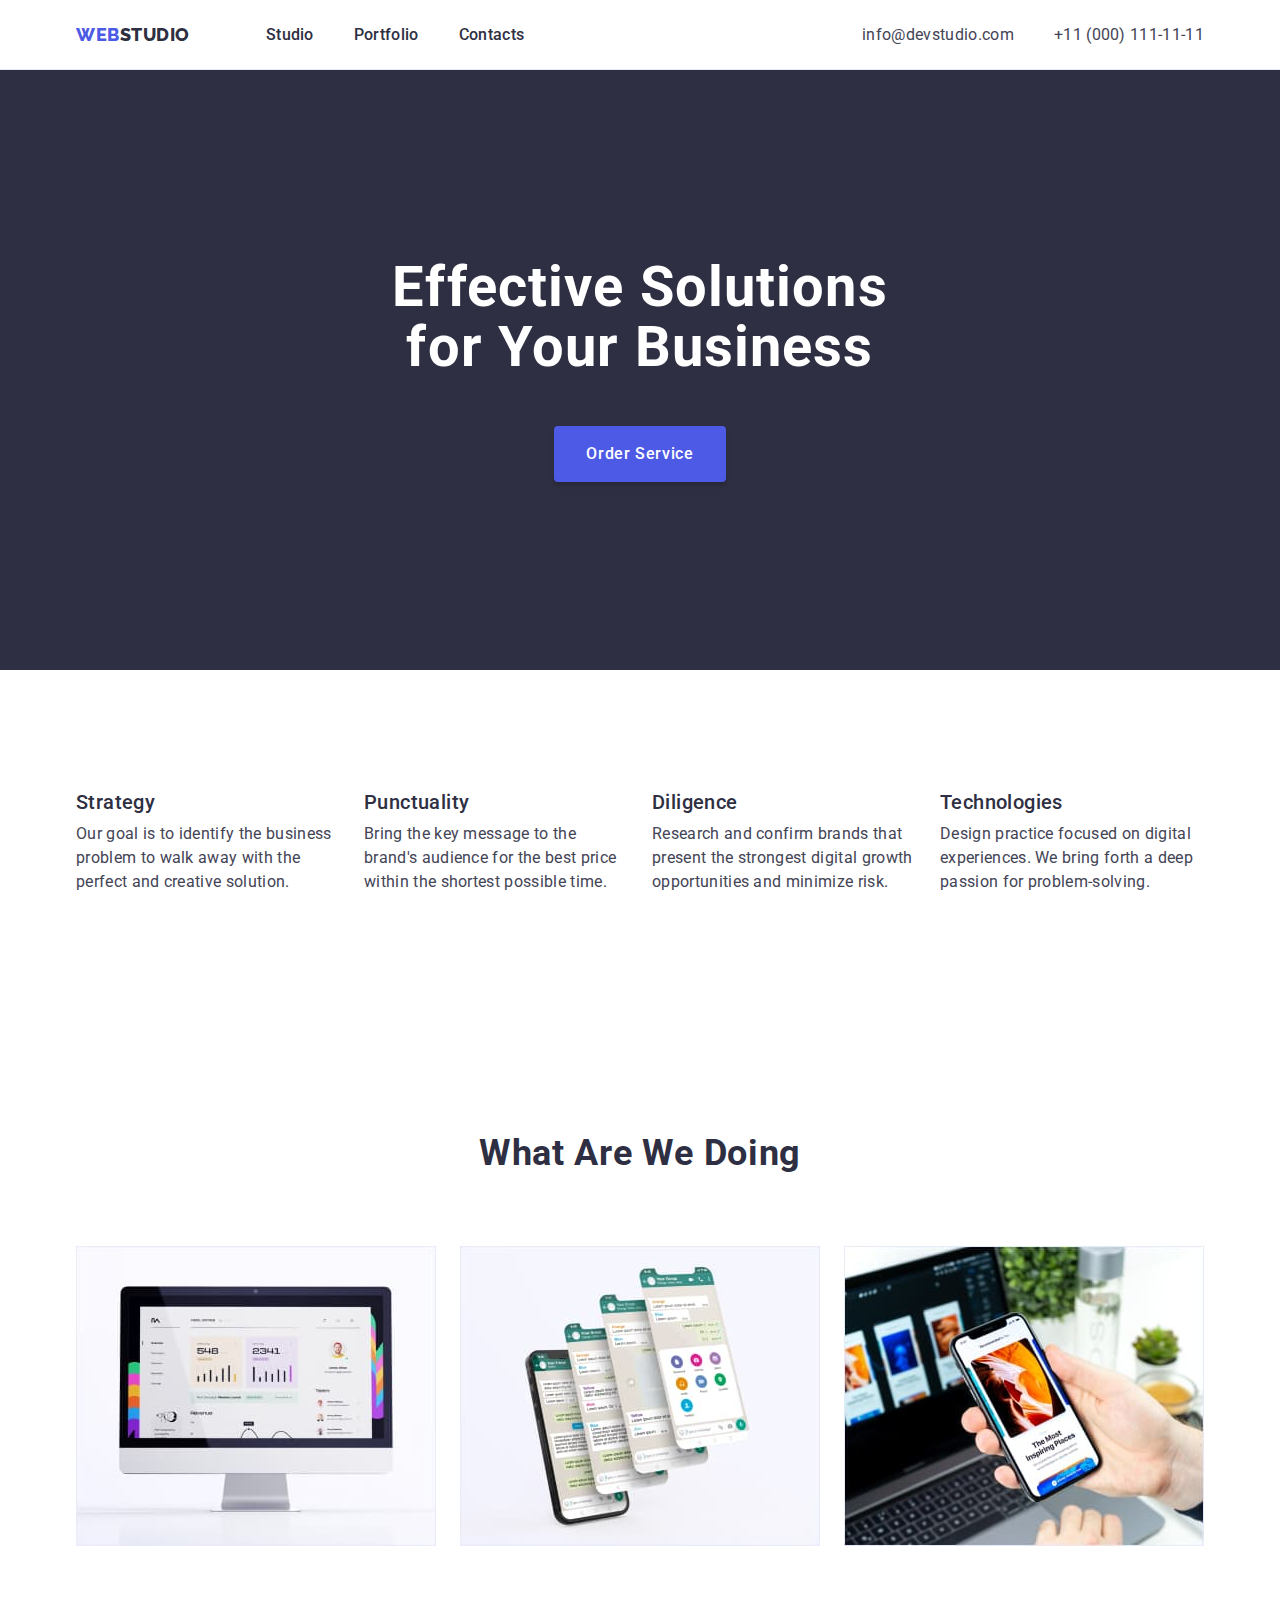
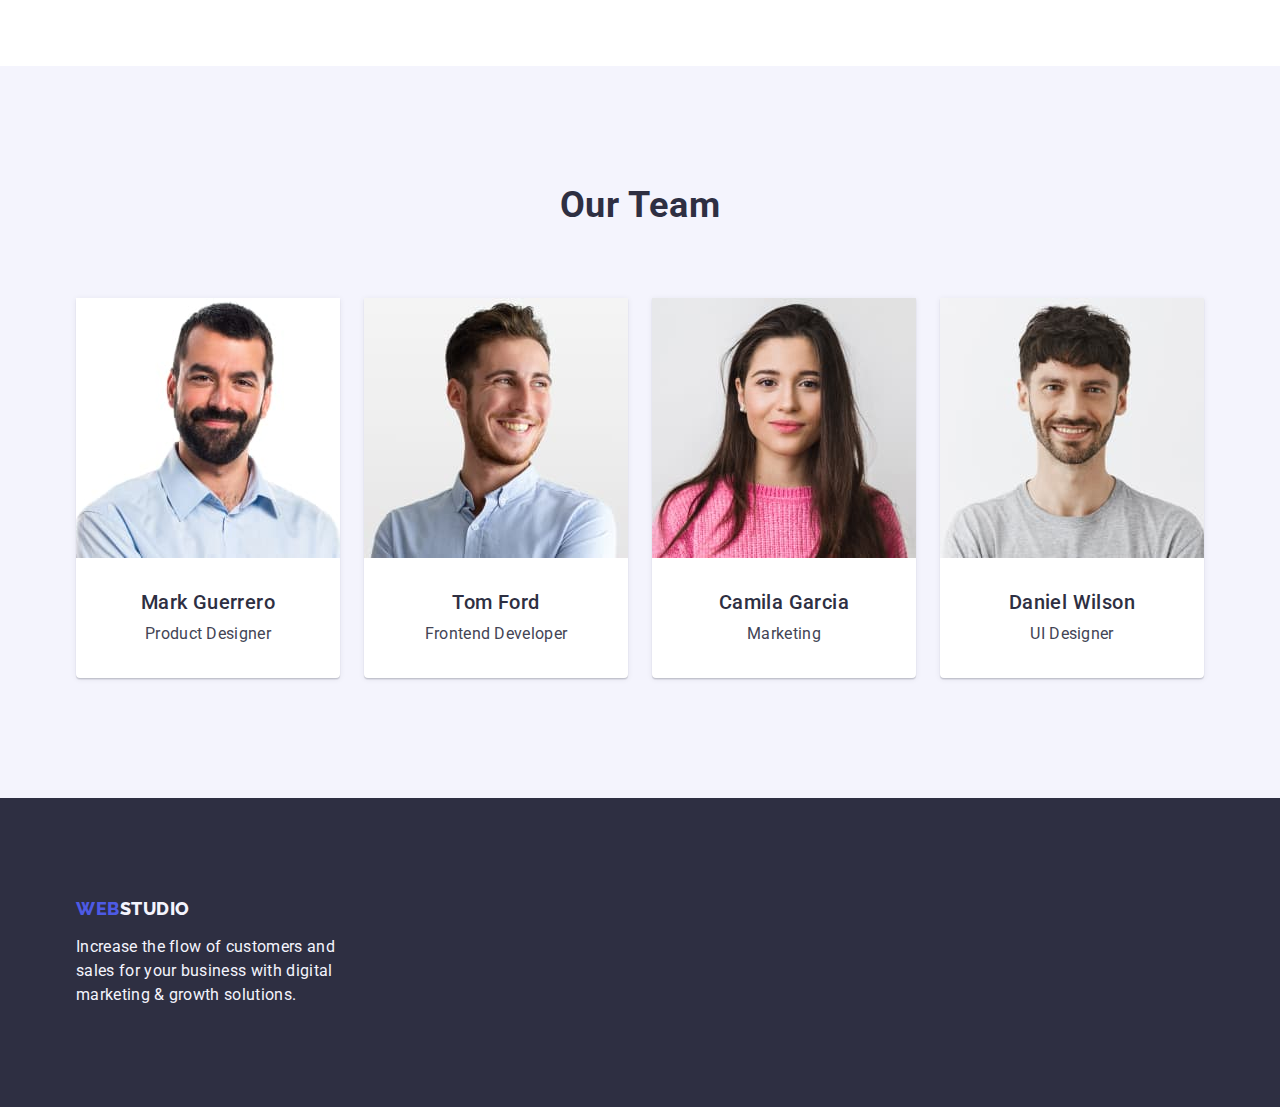
==== index.html @ ddcda7a1 "Initial commit" ====
<!DOCTYPE html>
<html lang="en">
  <head>
    <meta charset="UTF-8" />
    <meta name="viewport" content="width=device-width, initial-scale=1.0" />
    <title>WEBSTUDIO</title>
    <link rel="preconnect" href="https://fonts.googleapis.com" />
    <link rel="preconnect" href="https://fonts.gstatic.com" crossorigin />
    <link
      href="https://fonts.googleapis.com/css2?family=Raleway:wght@800&family=Roboto:wght@400;500;700;900&display=swap"
      rel="stylesheet"
    />
    <link
      rel="stylesheet"
      href="https://cdn.jsdelivr.net/npm/modern-normalize@2.0.0/modern-normalize.min.css"
    />
    <link rel="stylesheet" href="./css/styles.css" />
  </head>
  <body>
    <header class="page-header">
      <div class="container page-header-container">
        <nav class="page-header-nav">
          <a href="./index.html" class="page-logo page-header-logo link"
            >Web<span class="page-logo-colored">Studio</span></a
          >
          <ul class="page-header-list list">
            <li class="page-header-item">
              <a href="./index.html" class="page-header-link link">Studio</a>
            </li>
            <li class="page-header-item">
              <a href="./portfolio.html" class="page-header-link link"
                >Portfolio</a
              >
            </li>
            <li class="page-header-item">
              <a href="" class="page-header-link link">Contacts</a>
            </li>
          </ul>
        </nav>

        <address class="page-header-contacts">
          <ul class="page-header-contacts-list list">
            <li class="page-header-contact-item">
              <a
                href="mailto:info@devstudio.com"
                class="page-header-contact link"
                >info@devstudio.com</a
              >
            </li>
            <li class="page-header-contact-item">
              <a href="tel:+110001111111" class="page-header-contact link"
                >+11 (000) 111-11-11</a
              >
            </li>
          </ul>
        </address>
      </div>
    </header>

    <main>
      <!-- HERO -->
      <section class="hero section">
        <div class="container">
          <h1 class="main-title">Effective Solutions for Your Business</h1>
          <button class="hero-btn" type="button">Order Service</button>
        </div>
      </section>

      <!-- BENEFITS -->
      <section class="benefits section">
        <div class="container">
          <h2 class="visually-hidden">Our Benefits</h2>
          <ul class="benefits-list list">
            <li class="benefits-item">
              <h3 class="benefits-title">Strategy</h3>
              <p class="benefits-text">
                Our goal is to identify the business problem to walk away with
                the perfect and creative solution.
              </p>
            </li>
            <li class="benefits-item">
              <h3 class="benefits-title">Punctuality</h3>
              <p class="benefits-text">
                Bring the key message to the brand's audience for the best price
                within the shortest possible time.
              </p>
            </li>
            <li class="benefits-item">
              <h3 class="benefits-title">Diligence</h3>
              <p class="benefits-text">
                Research and confirm brands that present the strongest digital
                growth opportunities and minimize risk.
              </p>
            </li>
            <li class="benefits-item">
              <h3 class="benefits-title">Technologies</h3>
              <p class="benefits-text">
                Design practice focused on digital experiences. We bring forth a
                deep passion for problem-solving.
              </p>
            </li>
          </ul>
        </div>
      </section>

      <!--WHAT WE ARE DOING -->
      <section class="products section">
        <div class="container">
          <h2 class="products-title section-title">What are we doing</h2>
          <ul class="products-list list">
            <li class="products-item">
              <img
                class="products-img"
                src="./images/what-are-we-doing/img-1.jpg"
                alt="Desktop webpages"
                width="360"
                height="300"
              />
            </li>
            <li class="products-item">
              <img
                class="products-img"
                src="./images/what-are-we-doing/img-2.jpg"
                alt="Mobile applications"
                width="360"
                height="300"
              />
            </li>
            <li class="products-item">
              <img
                class="products-img"
                src="./images/what-are-we-doing/img-3.jpg"
                alt="Mobile webpages"
                width="360"
                height="300"
              />
            </li>
          </ul>
        </div>
      </section>

      <!-- OUR TEAM -->
      <section class="team section">
        <div class="container">
          <h2 class="team-title section-title">Our Team</h2>
          <ul class="team-list list">
            <li class="team-member">
              <img
                class="team-member-img"
                src="./images/team/mark.jpg"
                alt="Mark Guerrero's photo"
                width="264"
                height="260"
              />
              <div class="team-member-data">
                <h3 class="team-member-name">Mark Guerrero</h3>
                <p class="team-member-position">Product Designer</p>
              </div>
            </li>
            <li class="team-member">
              <img
                class="team-member-img"
                src="./images/team/tom.jpg"
                alt="Tom Ford's photo"
                width="264"
                height="260"
              />
              <div class="team-member-data">
                <h3 class="team-member-name">Tom Ford</h3>
                <p class="team-member-position">Frontend Developer</p>
              </div>
            </li>
            <li class="team-member">
              <img
                class="team-member-img"
                src="./images/team/camila.jpg"
                alt="Camila Garcia's photo"
                width="264"
                height="260"
              />
              <div class="team-member-data">
                <h3 class="team-member-name">Camila Garcia</h3>
                <p class="team-member-position">Marketing</p>
              </div>
            </li>
            <li class="team-member">
              <img
                class="team-member-img"
                src="./images/team/daniel.jpg"
                alt="Daniel Wilson's photo"
                width="264"
                height="260"
              />
              <div class="team-member-data">
                <h3 class="team-member-name">Daniel Wilson</h3>
                <p class="team-member-position">UI Designer</p>
              </div>
            </li>
          </ul>
        </div>
      </section>
    </main>

    <footer class="footer">
      <div class="container">
        <a class="page-logo footer-logo link" href="./index.html"
          >Web<span class="page-logo-footer">Studio</span></a
        >
        <p class="footer-text">
          Increase the flow of customers and sales for your business with
          digital marketing &amp; growth solutions.
        </p>
      </div>
    </footer>
  </body>
</html>
---- css/styles.css ----
:root {
  --iris: #4d5ae5;
  --ocean: #404bbf;
  --navyblue: #2e2f42;
  --success: #31d0aa;
  --slate: #434455;
  --subtitle-color: #8e8f99;
  --accent: #e7e9fc;
  --cloud: #f4f4fd;
  --white: #ffffff;
  --background-modal: #fcfcfc;
}

.list {
  list-style: none;
}

.link {
  text-decoration: none;
  font-style: normal;
}

.link:hover,
.link:focus {
  color: var(--ocean);
}

body {
  font-family: "Roboto", sans-serif;
  color: var(--slate);
  background-color: var(--white);
}

h1,
h2,
h3,
h4,
h5,
h5,
p {
  margin-top: 0;
  margin-bottom: 0;
}

ul,
ol {
  padding-left: 0;
  margin-top: 0;
  margin-bottom: 0;
}

img {
  display: block;
  min-width: 100%;
  height: auto;
}

button {
  cursor: pointer;
}

.container {
  width: 1158px;
  padding-left: 15px;
  padding-right: 15px;
  margin-left: auto;
  margin-right: auto;
}

.section {
  padding: 120px 0;
}

.visually-hidden {
  position: absolute;
  width: 1px;
  height: 1px;
  margin: -1px;
  border: 0;
  padding: 0;
  white-space: nowrap;
  clip-path: inset(100%);
  clip: rect(0 0 0 0);
  overflow: hidden;
}

/* ============== PAGE HEADER ============== */

.page-header {
  border-bottom: 1px solid var(--accent, #e7e9fc);
}

header a {
  padding-top: 24px;
  padding-bottom: 24px;
}

.page-header-container {
  display: flex;
  justify-content: space-between;
}

.page-header-nav {
  display: flex;
  align-items: center;
}

.page-logo {
  font-family: "Raleway", sans-serif;
  font-weight: 800;
  font-size: 18px;
  line-height: 1.17;
  letter-spacing: 0.03em;
  color: var(--iris);
  text-transform: uppercase;
}

.page-logo-colored {
  color: var(--navyblue);
}

.page-header-logo {
  margin-right: 76px;
}

.page-header-list {
  display: flex;
}

.page-header-item:not(:last-child),
.page-header-contact-item:not(:last-child) {
  margin-right: 40px;
}

.page-header-link {
  font-size: 16px;
  font-weight: 500;
  line-height: 1.5;
  letter-spacing: 0.02em;
  color: var(--navyblue);
}

.page-header-contacts-list {
  display: flex;
  align-items: center;
}

.page-header-contact {
  font-size: 16px;
  letter-spacing: 0.02em;
  line-height: 1.5;
  color: var(--state);
}

.page-header-contact:hover,
.page-header-contact:focus {
  color: var(--ocean);
}

.page-header-contacts {
  font-style: normal;
  display: flex;
  align-items: center;
}

/* ============== /PAGE HEADER ============== */

/* ============== STUDIO MAIN ============== */

.hero {
  padding-top: 188px;
  padding-bottom: 188px;
  background-color: var(--navyblue);
}

.main-title {
  margin-bottom: 48px;
  margin-left: auto;
  margin-right: auto;
  text-align: center;
  max-width: 496px;
  font-size: 56px;
  line-height: 1.07;
  letter-spacing: 0.02em;
  color: var(--white);
}

.hero-btn {
  min-width: 169px;
  height: 56px;
  display: block;
  margin-left: auto;
  margin-right: auto;
  padding: 16px 32px;
  font-size: 16px;
  background-color: var(--iris);
  font-weight: 500;
  line-height: 1.5;
  letter-spacing: 0.04em;
  color: var(--white);
  border: none;
  border-radius: 4px;
  box-shadow: 0px 4px 4px 0px rgba(0, 0, 0, 0.15);
}

.hero-btn:hover,
.hero-btn:focus {
  background: var(--ocean);
}

.section-title {
  margin-bottom: 72px;
  text-align: center;
  font-size: 36px;
  line-height: 1.11;
  letter-spacing: 0.02em;
  text-transform: capitalize;
  color: var(--navyblue);
}

.benefits {
  padding: 120px 0;
}

.benefits-list {
  display: flex;
}

.benefits-item {
  width: calc((100% - 48px) / 4);
}

.benefits-item:not(:last-child) {
  margin-right: 24px;
}

.benefits-title {
  margin-bottom: 8px;
  font-size: 20px;
  font-weight: 500;
  line-height: 1.2;
  letter-spacing: 0.02em;
  color: var(--navyblue);
}

.benefits-text {
  font-size: 16px;
  line-height: 1.5;
  letter-spacing: 0.02em;
}

.products {
  padding-bottom: 120px;
}

.products-list {
  display: flex;
}

.products-item {
  width: calc((100% - 48px) / 3);
}

.products-item:not(:last-child) {
  margin-right: 24px;
}

.team {
  background-color: var(--cloud);
}

.team-list {
  display: flex;
}

.team-member {
  width: calc((100% - 72px) / 4);

  border-radius: 0px 0px 4px 4px;
  box-shadow: 0px 2px 1px 0px rgba(46, 47, 66, 0.08),
    0px 1px 1px 0px rgba(46, 47, 66, 0.16),
    0px 1px 6px 0px rgba(46, 47, 66, 0.08);
  background-color: var(--white);
}

.team-member:not(:last-child) {
  margin-right: 24px;
}

.team-member-data {
  padding: 32px 0;
}

.team-member-name {
  text-align: center;
  margin-bottom: 8px;
  font-size: 20px;
  font-weight: 500;
  line-height: 1.2;
  letter-spacing: 0.02em;
  color: var(--navyblue);
}

.team-member-position {
  text-align: center;
  font-size: 16px;
  line-height: 1.5;
  letter-spacing: 0.02em;
}

.footer {
  background-color: var(--navyblue);
}

.page-logo-footer {
  color: var(--cloud);
}

/* ============== /STUDIO MAIN============== */

/* ============== PORTFOLIO MAIN ============== */

.filter {
  padding-top: 96px;
  padding-bottom: 120px;
}

.filter-list {
  display: flex;
  justify-content: center;

  margin-bottom: 72px;
}

.filter-item:not(:last-child) {
  margin-right: 24px;
}

.filter-btn {
  display: flex;
  justify-content: center;
  align-items: center;
  padding: 12px 24px;

  font-family: "Roboto", sans-serif;
  border-style: none;
  font-size: 16px;
  font-weight: 500;
  line-height: 1.5;
  letter-spacing: 0.04em;
  color: var(--iris);

  border-radius: 4px;
  border: 1px solid var(--accent, #e7e9fc);
  background-color: var(--cloud, #f4f4fd);
}

.filter-btn:hover,
.filter-btn:focus {
  background-color: var(--ocean);
  color: var(--white);
  border: 1px solid transparent;
}

.projects-list {
  display: flex;
  flex-wrap: wrap;
}

.projects-item {
  width: calc((100% - 48px) / 3);
}

.projects-item:not(:nth-child(3n)) {
  margin-right: 24px;
}

.projects-item:not(:nth-last-child(-n + 3)) {
  margin-bottom: 48px;
}

.projects-link {
  display: flex;
  flex-direction: column;
  align-items: center;
}

.projects-link-data {
  width: 100%;
  padding: 32px 16px;
  border: 1px solid var(--accent, #e7e9fc);
  border-top: none;
}

.projects-title {
  margin-bottom: 8px;
  font-size: 20px;
  font-weight: 500;
  line-height: 1.2;
  letter-spacing: 0.02em;
  color: var(--navyblue);
}

.projects-tag {
  font-size: 16px;
  line-height: 1.5;
  letter-spacing: 0.02em;
  color: var(--slate);
}

/* ============== /PORTFOLIO MAIN ============== */

/* ============== FOOTER ============== */

.footer {
  padding-top: 100px;
  padding-bottom: 100px;

  display: flex;
}

.footer-logo {
  display: inline-block;
  margin-bottom: 16px;
}

.footer-text {
  width: 264px;
  font-size: 16px;
  line-height: 1.5;
  letter-spacing: 0.02em;
  color: var(--cloud);
}

/* ============== /FOOTER ============== */
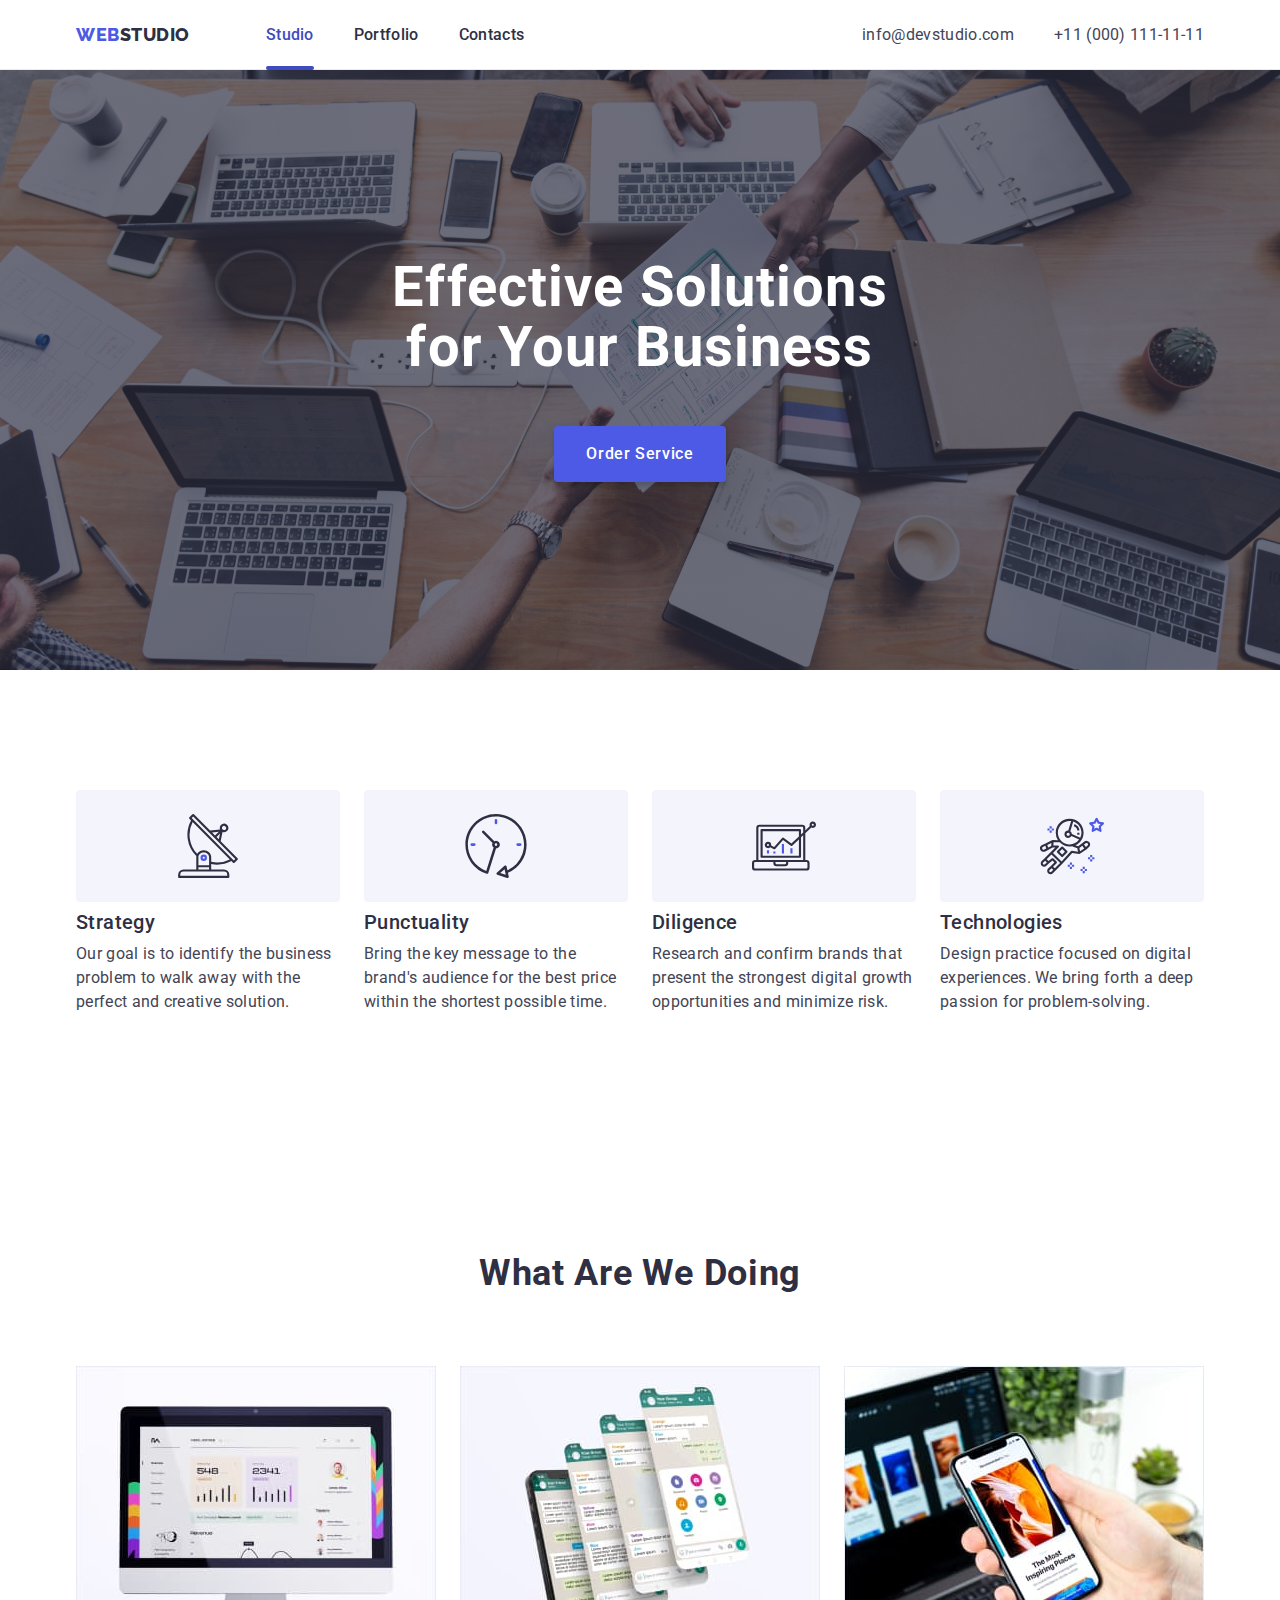
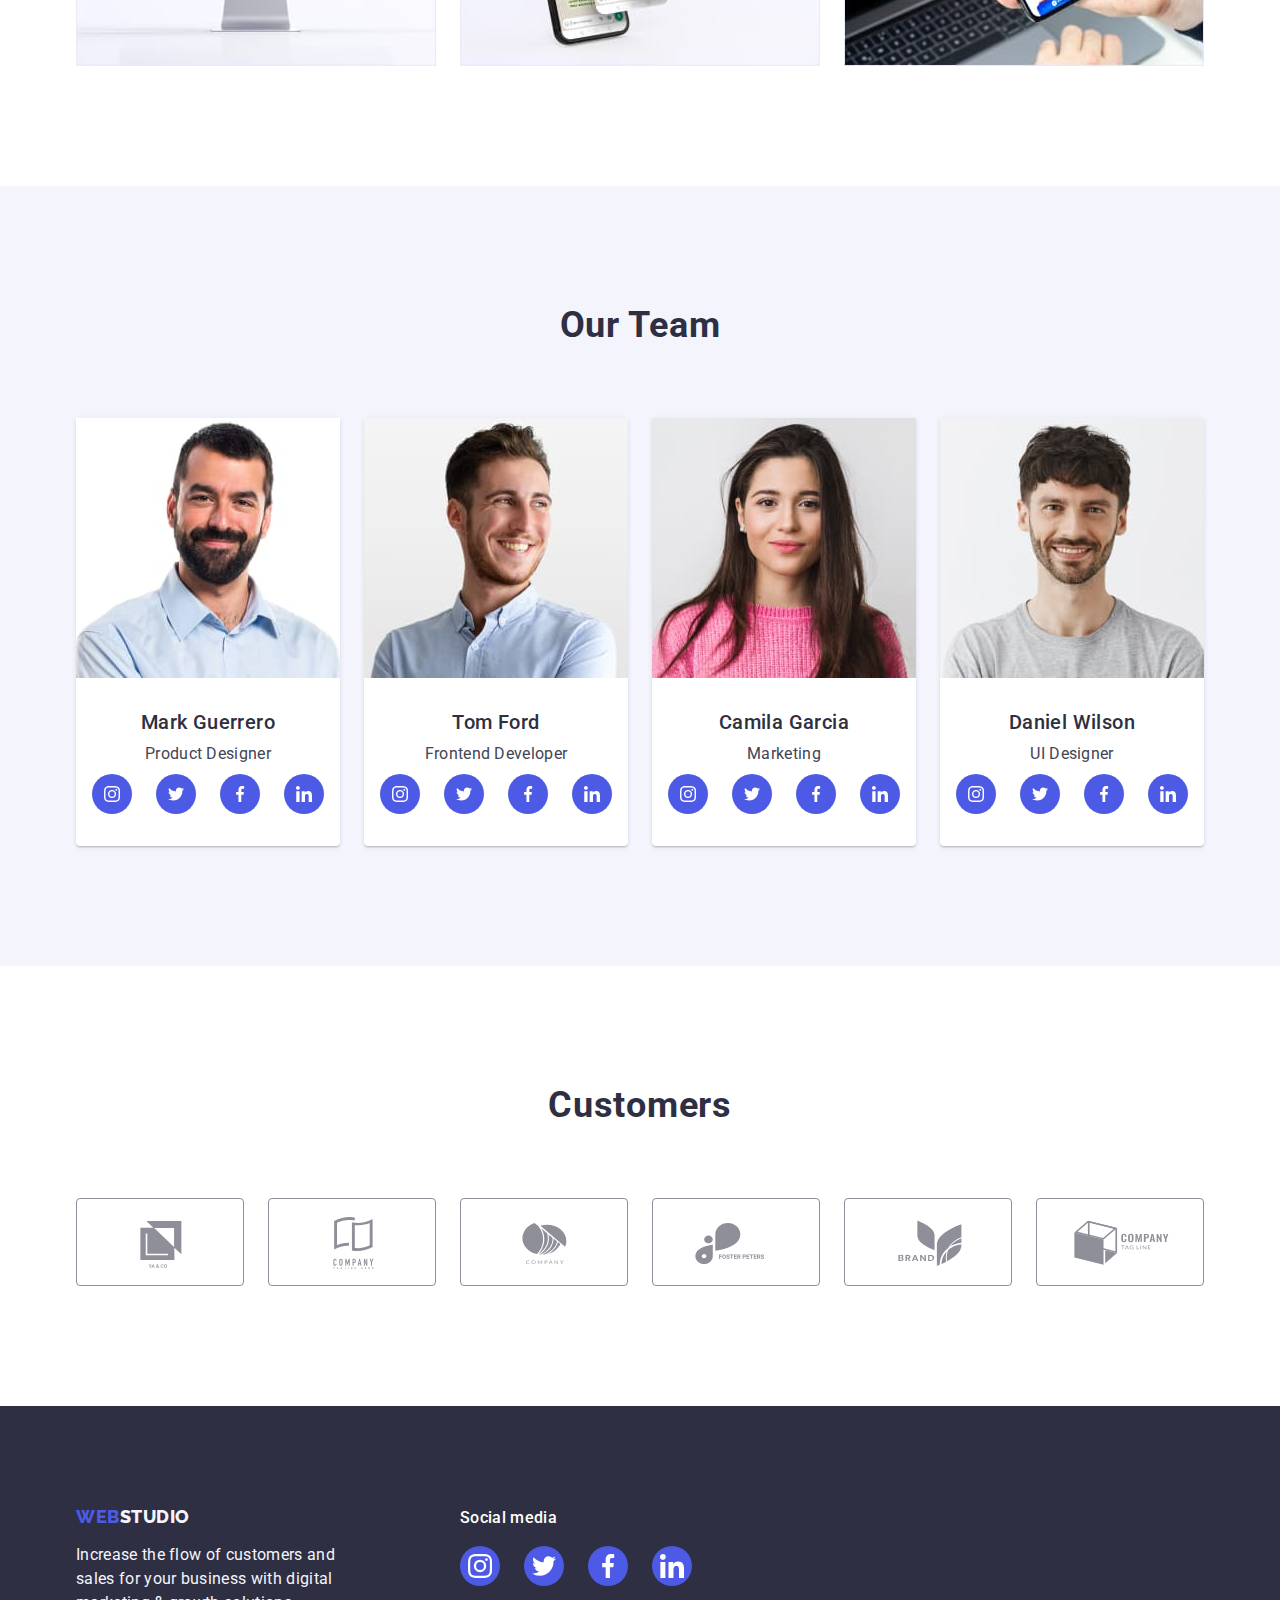
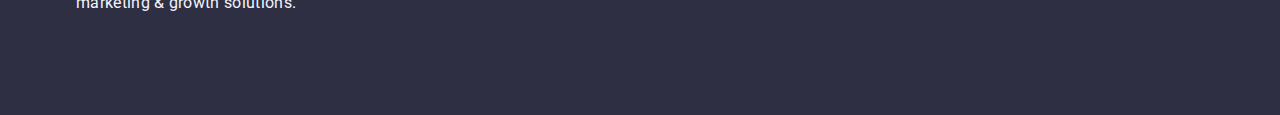
==== commit 2bd36121: "first commit of completed homework" ====
--- a/index.html
+++ b/index.html
@@ -17,6 +17,7 @@
     <link rel="stylesheet" href="./css/styles.css" />
   </head>
   <body>
+    <!-- HEADER -->
     <header class="page-header">
       <div class="container page-header-container">
         <nav class="page-header-nav">
@@ -25,7 +26,9 @@
           >
           <ul class="page-header-list list">
             <li class="page-header-item">
-              <a href="./index.html" class="page-header-link link">Studio</a>
+              <a href="./index.html" class="page-active page-header-link link"
+                >Studio</a
+              >
             </li>
             <li class="page-header-item">
               <a href="./portfolio.html" class="page-header-link link"
@@ -62,7 +65,9 @@
       <section class="hero section">
         <div class="container">
           <h1 class="main-title">Effective Solutions for Your Business</h1>
-          <button class="hero-btn" type="button">Order Service</button>
+          <button class="hero-btn" type="button" data-modal-open>
+            Order Service
+          </button>
         </div>
       </section>
 
@@ -72,6 +77,16 @@
           <h2 class="visually-hidden">Our Benefits</h2>
           <ul class="benefits-list list">
             <li class="benefits-item">
+              <div class="benefits-svg-container">
+                <svg
+                  class="benefits-icon"
+                  width="64"
+                  height="64"
+                  aria-label="antenna icon"
+                >
+                  <use href="./images/icons/sprite.svg#antenna"></use>
+                </svg>
+              </div>
               <h3 class="benefits-title">Strategy</h3>
               <p class="benefits-text">
                 Our goal is to identify the business problem to walk away with
@@ -79,6 +94,16 @@
               </p>
             </li>
             <li class="benefits-item">
+              <div class="benefits-svg-container">
+                <svg
+                  class="benefits-icon"
+                  width="64"
+                  height="64"
+                  aria-label="clock icon"
+                >
+                  <use href="./images/icons/sprite.svg#clock"></use>
+                </svg>
+              </div>
               <h3 class="benefits-title">Punctuality</h3>
               <p class="benefits-text">
                 Bring the key message to the brand's audience for the best price
@@ -86,6 +111,16 @@
               </p>
             </li>
             <li class="benefits-item">
+              <div class="benefits-svg-container">
+                <svg
+                  class="benefits-icon"
+                  width="64"
+                  height="64"
+                  aria-label="diagram icon"
+                >
+                  <use href="./images/icons/sprite.svg#diagram"></use>
+                </svg>
+              </div>
               <h3 class="benefits-title">Diligence</h3>
               <p class="benefits-text">
                 Research and confirm brands that present the strongest digital
@@ -93,6 +128,16 @@
               </p>
             </li>
             <li class="benefits-item">
+              <div class="benefits-svg-container">
+                <svg
+                  class="benefits-icon"
+                  width="64"
+                  height="64"
+                  aria-label="astronaut icon"
+                >
+                  <use href="./images/icons/sprite.svg#astronaut"></use>
+                </svg>
+              </div>
               <h3 class="benefits-title">Technologies</h3>
               <p class="benefits-text">
                 Design practice focused on digital experiences. We bring forth a
@@ -155,6 +200,60 @@
               <div class="team-member-data">
                 <h3 class="team-member-name">Mark Guerrero</h3>
                 <p class="team-member-position">Product Designer</p>
+                <ul class="social-list list">
+                  <li class="social-item">
+                    <a href="" class="social-link link"
+                      ><svg
+                        class="social-icon"
+                        width="16"
+                        height="16"
+                        aria-label="instagram icon"
+                      >
+                        <use
+                          href="./images/icons/sprite.svg#instagram"
+                        ></use></svg
+                    ></a>
+                  </li>
+                  <li class="social-item">
+                    <a href="" class="social-link link"
+                      ><svg
+                        class="social-icon"
+                        width="16"
+                        height="16"
+                        aria-label="twitter icon"
+                      >
+                        <use
+                          href="./images/icons/sprite.svg#twitter"
+                        ></use></svg
+                    ></a>
+                  </li>
+                  <li class="social-item">
+                    <a href="" class="social-link link"
+                      ><svg
+                        class="social-icon"
+                        width="16"
+                        height="16"
+                        aria-label="facebook icon"
+                      >
+                        <use
+                          href="./images/icons/sprite.svg#facebook"
+                        ></use></svg
+                    ></a>
+                  </li>
+                  <li class="social-item">
+                    <a href="" class="social-link link"
+                      ><svg
+                        class="social-icon"
+                        width="16"
+                        height="16"
+                        aria-label="linkedin icon"
+                      >
+                        <use
+                          href="./images/icons/sprite.svg#linkedin"
+                        ></use></svg
+                    ></a>
+                  </li>
+                </ul>
               </div>
             </li>
             <li class="team-member">
@@ -168,9 +267,64 @@
               <div class="team-member-data">
                 <h3 class="team-member-name">Tom Ford</h3>
                 <p class="team-member-position">Frontend Developer</p>
-              </div>
-            </li>
-            <li class="team-member">
+                <ul class="social-list list">
+                  <li class="social-item">
+                    <a href="" class="social-link link"
+                      ><svg
+                        class="social-icon"
+                        width="16"
+                        height="16"
+                        aria-label="instagram icon"
+                      >
+                        <use
+                          href="./images/icons/sprite.svg#instagram"
+                        ></use></svg
+                    ></a>
+                  </li>
+                  <li class="social-item">
+                    <a href="" class="social-link link"
+                      ><svg
+                        class="social-icon"
+                        width="16"
+                        height="16"
+                        aria-label="twitter icon"
+                      >
+                        <use
+                          href="./images/icons/sprite.svg#twitter"
+                        ></use></svg
+                    ></a>
+                  </li>
+                  <li class="social-item">
+                    <a href="" class="social-link link"
+                      ><svg
+                        class="social-icon"
+                        width="16"
+                        height="16"
+                        aria-label="facebook icon"
+                      >
+                        <use
+                          href="./images/icons/sprite.svg#facebook"
+                        ></use></svg
+                    ></a>
+                  </li>
+                  <li class="social-item">
+                    <a href="" class="social-link link"
+                      ><svg
+                        class="social-icon"
+                        width="16"
+                        height="16"
+                        aria-label="linkedin icon"
+                      >
+                        <use
+                          href="./images/icons/sprite.svg#linkedin"
+                        ></use></svg
+                    ></a>
+                  </li>
+                </ul>
+              </div>
+            </li>
+
+            <li class="team-member list">
               <img
                 class="team-member-img"
                 src="./images/team/camila.jpg"
@@ -181,8 +335,63 @@
               <div class="team-member-data">
                 <h3 class="team-member-name">Camila Garcia</h3>
                 <p class="team-member-position">Marketing</p>
-              </div>
-            </li>
+                <ul class="social-list list">
+                  <li class="social-item">
+                    <a href="" class="social-link link"
+                      ><svg
+                        class="social-icon"
+                        width="16"
+                        height="16"
+                        aria-label="instagram icon"
+                      >
+                        <use
+                          href="./images/icons/sprite.svg#instagram"
+                        ></use></svg
+                    ></a>
+                  </li>
+                  <li class="social-item">
+                    <a href="" class="social-link link"
+                      ><svg
+                        class="social-icon"
+                        width="16"
+                        height="16"
+                        aria-label="twitter icon"
+                      >
+                        <use
+                          href="./images/icons/sprite.svg#twitter"
+                        ></use></svg
+                    ></a>
+                  </li>
+                  <li class="social-item">
+                    <a href="" class="social-link link"
+                      ><svg
+                        class="social-icon"
+                        width="16"
+                        height="16"
+                        aria-label="facebook icon"
+                      >
+                        <use
+                          href="./images/icons/sprite.svg#facebook"
+                        ></use></svg
+                    ></a>
+                  </li>
+                  <li class="social-item">
+                    <a href="" class="social-link link"
+                      ><svg
+                        class="social-icon"
+                        width="16"
+                        height="16"
+                        aria-label="linkedin icon"
+                      >
+                        <use
+                          href="./images/icons/sprite.svg#linkedin"
+                        ></use></svg
+                    ></a>
+                  </li>
+                </ul>
+              </div>
+            </li>
+
             <li class="team-member">
               <img
                 class="team-member-img"
@@ -194,23 +403,223 @@
               <div class="team-member-data">
                 <h3 class="team-member-name">Daniel Wilson</h3>
                 <p class="team-member-position">UI Designer</p>
-              </div>
+                <ul class="social-list list">
+                  <li class="social-item">
+                    <a href="" class="social-link link"
+                      ><svg
+                        class="social-icon"
+                        width="16"
+                        height="16"
+                        aria-label="instagram icon"
+                      >
+                        <use
+                          href="./images/icons/sprite.svg#instagram"
+                        ></use></svg
+                    ></a>
+                  </li>
+                  <li class="social-item">
+                    <a href="" class="social-link link"
+                      ><svg
+                        class="social-icon"
+                        width="16"
+                        height="16"
+                        aria-label="twitter icon"
+                      >
+                        <use
+                          href="./images/icons/sprite.svg#twitter"
+                        ></use></svg
+                    ></a>
+                  </li>
+                  <li class="social-item">
+                    <a href="" class="social-link link"
+                      ><svg
+                        class="social-icon"
+                        width="16"
+                        height="16"
+                        aria-label="facebook icon"
+                      >
+                        <use
+                          href="./images/icons/sprite.svg#facebook"
+                        ></use></svg
+                    ></a>
+                  </li>
+                  <li class="social-item">
+                    <a href="" class="social-link link"
+                      ><svg
+                        class="social-icon"
+                        width="16"
+                        height="16"
+                        aria-label="linkedin icon"
+                      >
+                        <use
+                          href="./images/icons/sprite.svg#linkedin"
+                        ></use></svg
+                    ></a>
+                  </li>
+                </ul>
+              </div>
+            </li>
+          </ul>
+        </div>
+      </section>
+
+      <!-- OUR CUSTOMERS -->
+      <section class="customers section">
+        <div class="container">
+          <h2 class="customers-title section-title">Customers</h2>
+          <ul class="customers-list list">
+            <li class="customers-item">
+              <a href="" class="customer-link link"
+                ><svg
+                  class="customers-icon"
+                  width="104"
+                  height="56"
+                  aria-label="customer-1 icon"
+                >
+                  <use href="./images/icons/sprite.svg#customer-1"></use></svg
+              ></a>
+            </li>
+            <li class="customers-item">
+              <a href="" class="customer-link link"
+                ><svg
+                  class="customers-icon"
+                  width="104"
+                  height="56"
+                  aria-label="customer-2 icon"
+                >
+                  <use href="./images/icons/sprite.svg#customer-2"></use></svg
+              ></a>
+            </li>
+            <li class="customers-item">
+              <a href="" class="customer-link link"
+                ><svg
+                  class="customers-icon"
+                  width="104"
+                  height="56"
+                  aria-label="customer-3 icon"
+                >
+                  <use href="./images/icons/sprite.svg#customer-3"></use></svg
+              ></a>
+            </li>
+            <li class="customers-item">
+              <a href="" class="customer-link link"
+                ><svg
+                  class="customers-icon"
+                  width="104"
+                  height="56"
+                  aria-label="customer-4 icon"
+                >
+                  <use href="./images/icons/sprite.svg#customer-4"></use></svg
+              ></a>
+            </li>
+            <li class="customers-item">
+              <a href="" class="customer-link link"
+                ><svg
+                  class="customers-icon"
+                  width="104"
+                  height="56"
+                  aria-label="customer-5 icon"
+                >
+                  <use href="./images/icons/sprite.svg#customer-5"></use></svg
+              ></a>
+            </li>
+            <li class="customers-item">
+              <a href="" class="customer-link link"
+                ><svg
+                  class="customers-icon"
+                  width="104"
+                  height="56"
+                  aria-label="customer-6 icon"
+                >
+                  <use href="./images/icons/sprite.svg#customer-6"></use></svg
+              ></a>
             </li>
           </ul>
         </div>
       </section>
     </main>
 
+    <!-- FOOTER -->
     <footer class="footer">
       <div class="container">
-        <a class="page-logo footer-logo link" href="./index.html"
-          >Web<span class="page-logo-footer">Studio</span></a
-        >
-        <p class="footer-text">
-          Increase the flow of customers and sales for your business with
-          digital marketing &amp; growth solutions.
-        </p>
+        <div class="footer-contacts">
+          <a class="page-logo footer-logo link" href="./index.html"
+            >Web<span class="page-logo-footer">Studio</span></a
+          >
+          <p class="footer-text">
+            Increase the flow of customers and sales for your business with
+            digital marketing &amp; growth solutions.
+          </p>
+        </div>
+
+        <div class="footer-socials">
+          <h3 class="footer-social-title">Social media</h3>
+          <ul class="social-list list">
+            <li class="social-item">
+              <a href="" class="social-link link"
+                ><svg
+                  class="social-icon"
+                  width="24"
+                  height="24"
+                  aria-label="instagram icon"
+                >
+                  <use href="./images/icons/sprite.svg#instagram"></use></svg
+              ></a>
+            </li>
+            <li class="social-item">
+              <a href="" class="social-link link"
+                ><svg
+                  class="social-icon"
+                  width="24"
+                  height="24"
+                  aria-label="twitter icon"
+                >
+                  <use href="./images/icons/sprite.svg#twitter"></use></svg
+              ></a>
+            </li>
+            <li class="social-item">
+              <a href="" class="social-link link"
+                ><svg
+                  class="social-icon"
+                  width="24"
+                  height="24"
+                  aria-label="facebook icon"
+                >
+                  <use href="./images/icons/sprite.svg#facebook"></use></svg
+              ></a>
+            </li>
+            <li class="social-item">
+              <a href="" class="social-link link"
+                ><svg
+                  class="social-icon"
+                  width="24"
+                  height="24"
+                  aria-label="linkedin icon"
+                >
+                  <use href="./images/icons/sprite.svg#linkedin"></use></svg
+              ></a>
+            </li>
+          </ul>
+        </div>
       </div>
     </footer>
+
+    <!-- BACKDROP WITH MODAL WINDOW-->
+    <div class="backdrop is-hidden" data-modal>
+      <div class="modal">
+        <button class="close-btn" type="button" data-modal-close>
+          <svg
+            class="close-btn-icon"
+            width="8"
+            height="8"
+            aria-label="Modal window close icon"
+          >
+            <use href="./images/icons/sprite.svg#close-btn"></use>
+          </svg>
+        </button>
+      </div>
+    </div>
+
+    <script src="./js/modal.js"></script>
   </body>
 </html>
--- a/css/styles.css
+++ b/css/styles.css
@@ -9,6 +9,8 @@
   --cloud: #f4f4fd;
   --white: #ffffff;
   --background-modal: #fcfcfc;
+  --navyblue-modal: rgba(46, 47, 66, 0.4);
+  --transition-dur-and-fn: 2500ms cubic-bezier(0.4, 0, 0.2, 1);
 }
 
 .list {
@@ -138,6 +140,28 @@
   line-height: 1.5;
   letter-spacing: 0.02em;
   color: var(--navyblue);
+  transition: color var(--transition-dur-and-fn);
+}
+
+.page-header-link:hover,
+.page-header-link:focus {
+  color: var(--ocean, #404bbf);
+}
+
+.page-active {
+  position: relative;
+  color: var(--ocean, #404bbf);
+}
+
+.page-active::after {
+  position: absolute;
+  left: 0;
+  bottom: -2px;
+  content: "";
+  width: 100%;
+  height: 4px;
+  border-radius: 2px;
+  background-color: var(--ocean, #404bbf);
 }
 
 .page-header-contacts-list {
@@ -150,6 +174,7 @@
   letter-spacing: 0.02em;
   line-height: 1.5;
   color: var(--state);
+  transition: color var(--transition-dur-and-fn);
 }
 
 .page-header-contact:hover,
@@ -170,7 +195,17 @@
 .hero {
   padding-top: 188px;
   padding-bottom: 188px;
-  background-color: var(--navyblue);
+  max-width: 1440px;
+  margin-right: auto;
+  margin-left: auto;
+  background-image: linear-gradient(
+      rgba(46, 47, 66, 0.7),
+      rgba(46, 47, 66, 0.7)
+    ),
+    url("../images/hero/bg.jpg");
+  background-repeat: no-repeat;
+  background-position: center;
+  background-size: cover;
 }
 
 .main-title {
@@ -201,11 +236,12 @@
   border: none;
   border-radius: 4px;
   box-shadow: 0px 4px 4px 0px rgba(0, 0, 0, 0.15);
+  transition: background-color var(--transition-dur-and-fn);
 }
 
 .hero-btn:hover,
 .hero-btn:focus {
-  background: var(--ocean);
+  background-color: var(--ocean);
 }
 
 .section-title {
@@ -232,6 +268,18 @@
 
 .benefits-item:not(:last-child) {
   margin-right: 24px;
+}
+
+.benefits-svg-container {
+  display: flex;
+  align-items: center;
+  justify-content: center;
+  margin-bottom: 8px;
+  width: 100%;
+  height: 112px;
+  flex-shrink: 0;
+  border-radius: 4px;
+  background: var(--cloud, #f4f4fd);
 }
 
 .benefits-title {
@@ -304,16 +352,84 @@
 .team-member-position {
   text-align: center;
   font-size: 16px;
-  line-height: 1.5;
-  letter-spacing: 0.02em;
-}
-
-.footer {
-  background-color: var(--navyblue);
-}
-
-.page-logo-footer {
-  color: var(--cloud);
+  margin-bottom: 8px;
+  line-height: 1.5;
+  letter-spacing: 0.02em;
+}
+
+.social-list {
+  display: flex;
+  column-gap: 24px;
+  justify-content: center;
+  align-items: center;
+}
+
+.social-item {
+  width: 40px;
+  height: 40px;
+}
+
+.social-link {
+  display: flex;
+  justify-content: center;
+  align-items: center;
+  width: 40px;
+  height: 40px;
+  flex-shrink: 0;
+  background-color: var(--iris, #4d5ae5);
+  border-radius: 50%;
+  transition: background-color var(--transition-dur-and-fn);
+}
+
+.team-member:hover .social-link {
+  background-color: var(--ocean, #404bbf);
+}
+
+.team-member .social-link:hover,
+.team-member .social-link:focus,
+.social-link:hover,
+.social-link:focus {
+  background-color: var(--success, #31d0aa);
+}
+
+.social-icon {
+  flex-shrink: 0;
+  fill: var(--white, #ffffff);
+}
+
+.customers-list {
+  display: flex;
+  justify-content: center;
+  align-items: center;
+  column-gap: 24px;
+}
+
+.customers-item {
+  width: 168px;
+  height: 88px;
+}
+
+.customer-link {
+  width: 100%;
+  height: 100%;
+  display: flex;
+  justify-content: center;
+  align-items: center;
+  border-radius: 4px;
+  color: var(--subtitle-color, #8e8f99);
+  border: 1px solid var(--subtitle-color, #8e8f99);
+  transition: border-color var(--transition-dur-and-fn),
+    color var(--transition-dur-and-fn);
+}
+
+.customer-link:hover,
+.customer-link:focus {
+  border-color: var(--ocean, #404bbf);
+  color: var(--ocean, #404bbf);
+}
+
+.customers-icon {
+  fill: currentColor;
 }
 
 /* ============== /STUDIO MAIN============== */
@@ -353,13 +469,20 @@
   border-radius: 4px;
   border: 1px solid var(--accent, #e7e9fc);
   background-color: var(--cloud, #f4f4fd);
+
+  transition: color var(--transition-dur-and-fn),
+    border-style var(--transition-dur-and-fn),
+    background-color var(--transition-dur-and-fn),
+    box-shadow var(--transition-dur-and-fn);
 }
 
 .filter-btn:hover,
 .filter-btn:focus {
-  background-color: var(--ocean);
   color: var(--white);
-  border: 1px solid transparent;
+  border-style: none;
+  background-color: var(--ocean, #404bbf);
+  box-shadow: 0px 2px 2px 0px rgba(0, 0, 0, 0.12),
+    0px 2px 1px 0px rgba(0, 0, 0, 0.08), 0px 3px 1px 0px rgba(0, 0, 0, 0.1);
 }
 
 .projects-list {
@@ -383,6 +506,43 @@
   display: flex;
   flex-direction: column;
   align-items: center;
+  transition: box-shadow var(--transition-dur-and-fn);
+}
+
+.project-overlay-container {
+  position: relative;
+  overflow: hidden;
+}
+
+.overlay {
+  position: absolute;
+  top: 0;
+  left: 0;
+  width: 100%;
+  height: 100%;
+  padding-top: 40px;
+  padding-left: 40px;
+  padding-right: 40px;
+
+  color: var(--cloud, #f4f4fd);
+  line-height: 1.5;
+  letter-spacing: 0.02em;
+  transform: translateY(100%);
+  transition: transform var(--transition-dur-and-fn);
+
+  background-color: var(--iris, #4d5ae5);
+}
+
+.projects-link:hover,
+.projects-link:hover {
+  box-shadow: 0px 2px 1px 0px rgba(46, 47, 66, 0.08),
+    0px 1px 1px 0px rgba(46, 47, 66, 0.16),
+    0px 1px 6px 0px rgba(46, 47, 66, 0.08);
+}
+
+.projects-link:hover .overlay,
+.projects-link:focus .overlay {
+  transform: translateY(0);
 }
 
 .projects-link-data {
@@ -413,10 +573,21 @@
 /* ============== FOOTER ============== */
 
 .footer {
+  display: flex;
+
   padding-top: 100px;
   padding-bottom: 100px;
-
-  display: flex;
+  background-color: var(--navyblue);
+}
+
+.footer .container {
+  display: flex;
+  column-gap: 120px;
+  align-items: baseline;
+}
+
+.page-logo-footer {
+  color: var(--cloud);
 }
 
 .footer-logo {
@@ -432,4 +603,70 @@
   color: var(--cloud);
 }
 
+.footer-social-title {
+  margin-bottom: 16px;
+  font-size: 16px;
+  color: var(--white, #ffffff);
+  font-weight: 500;
+  line-height: 1.5;
+  letter-spacing: 0.02em;
+}
+
 /* ============== /FOOTER ============== */
+
+/* ============== BACKDROP ============== */
+
+.backdrop {
+  position: fixed;
+  top: 0;
+  left: 0;
+  z-index: 9999;
+
+  width: 100%;
+  height: 100%;
+  background-color: var(--navyblue-modal, rgba(46, 47, 66, 0.4));
+
+  transition: opacity var(--transition-dur-and-fn),
+    visibility var(--transition-dur-and-fn);
+}
+
+.is-hidden {
+  visibility: hidden;
+  opacity: 0;
+  pointer-events: none;
+}
+/* ============== /BACKDROP ============== */
+
+/* ============== MODAL ============== */
+
+.modal {
+  position: absolute;
+  top: 50%;
+  left: 50%;
+  width: 408px;
+  height: 584px;
+  transform: translate(-50%, -50%);
+  border-radius: 4px;
+  background-color: var(--dairy, #fcfcfc);
+  box-shadow: 0px 2px 1px 0px rgba(0, 0, 0, 0.2),
+    0px 1px 3px 0px rgba(0, 0, 0, 0.12), 0px 1px 1px 0px rgba(0, 0, 0, 0.14);
+}
+
+.close-btn {
+  position: absolute;
+  top: 24px;
+  right: 24px;
+  width: 24px;
+  height: 24px;
+  border-radius: 50%;
+  line-height: 0;
+  background-color: var(--accent, #e7e9fc);
+  border-width: 1px;
+  border-color: rgba(0, 0, 0, 0.1);
+}
+
+.close-btn-icon {
+  fill: var(--navyblue, #2e2f42);
+}
+
+/* ============== /MODAL ============== */
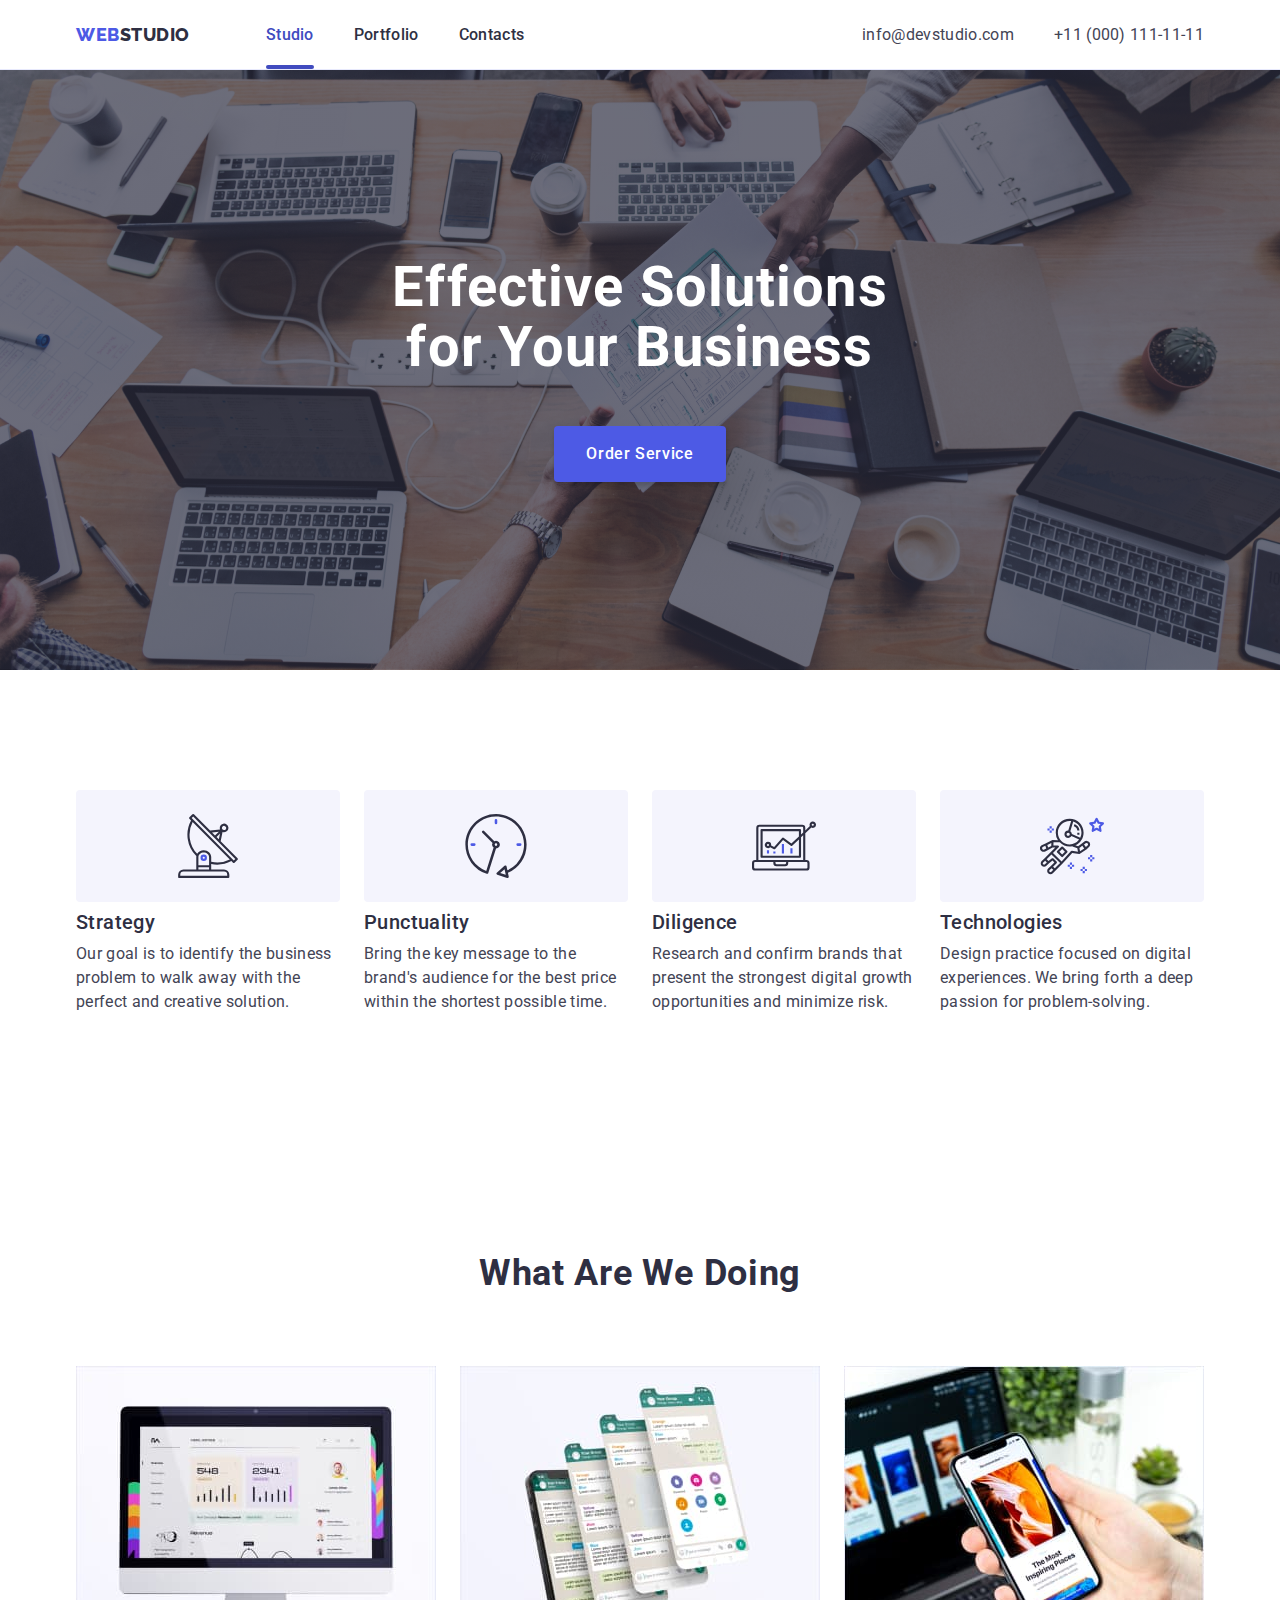
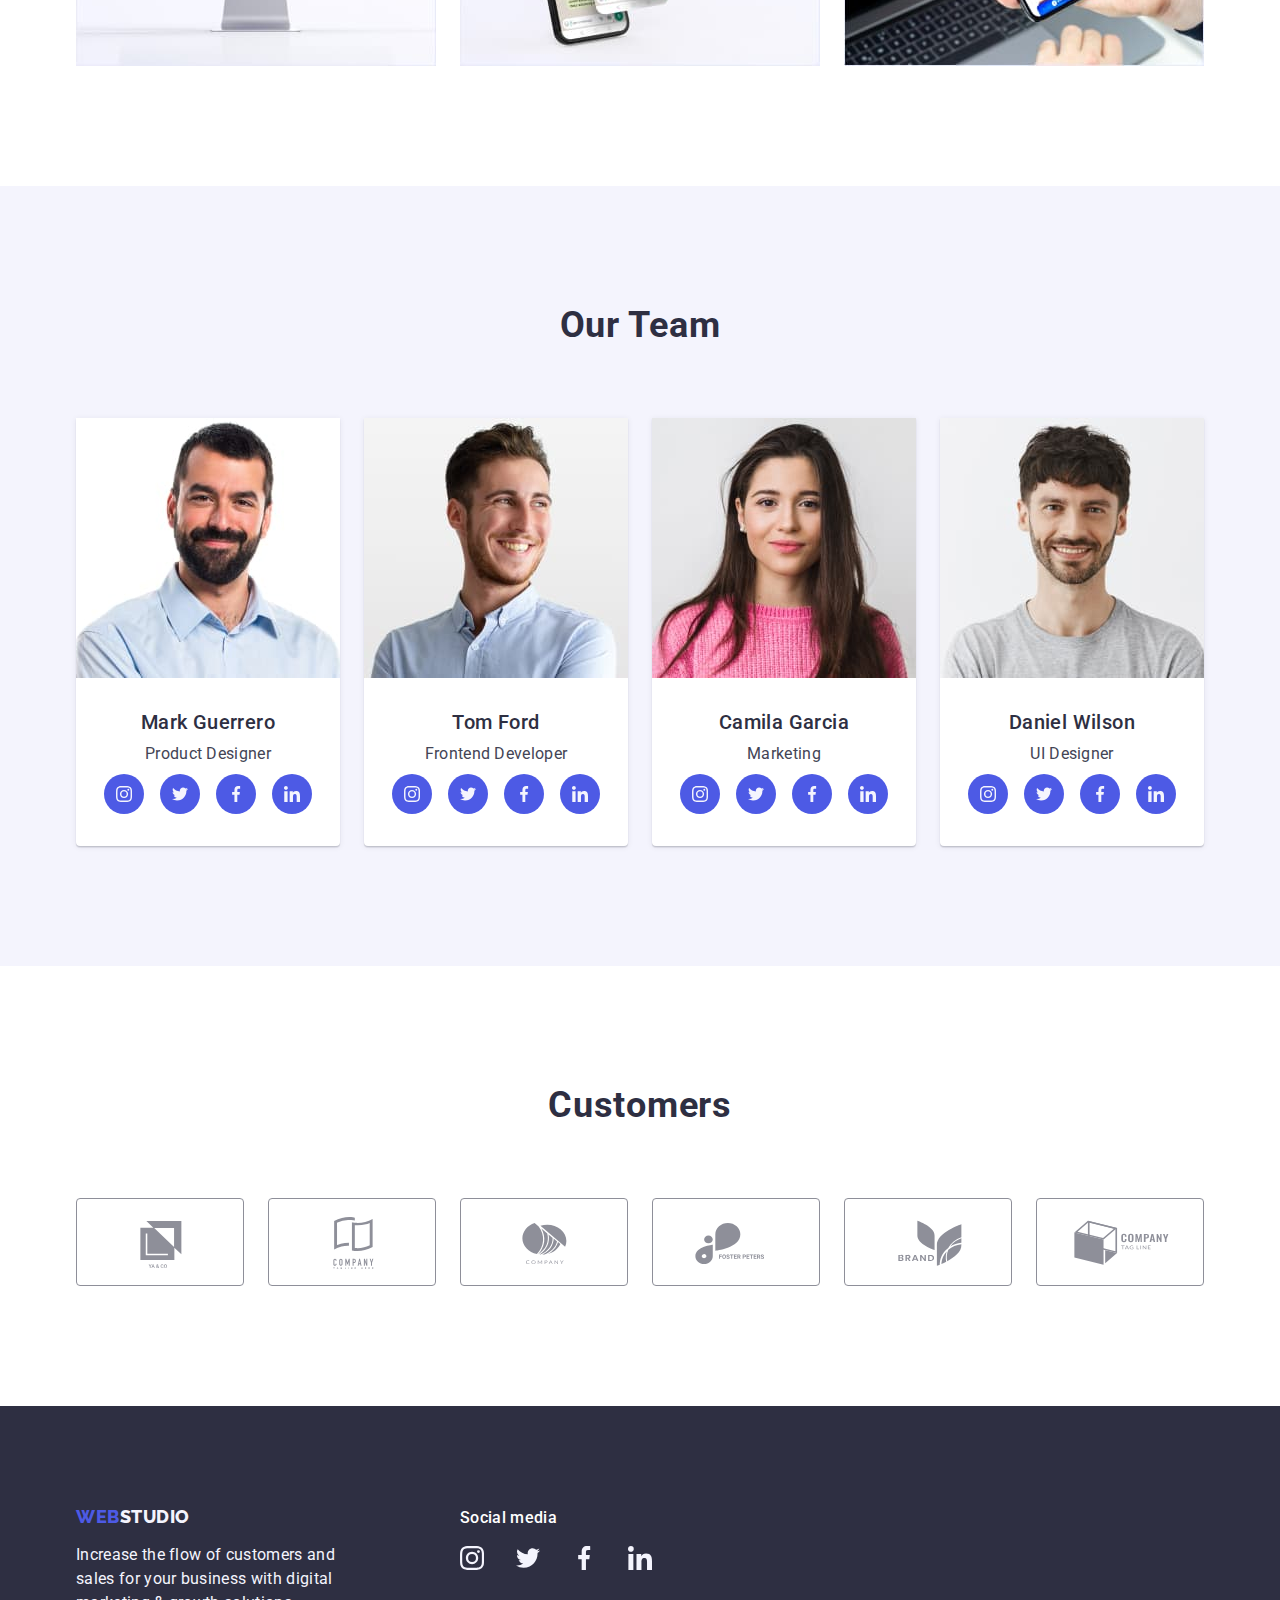
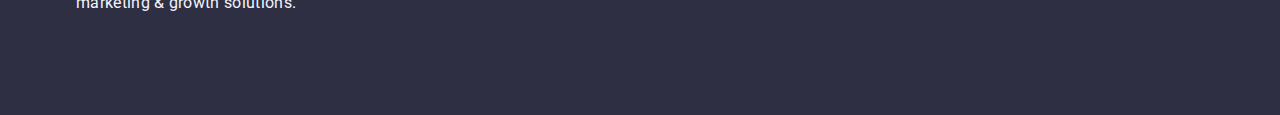
==== commit 76715969: "Correction of some sections" ====
--- a/index.html
+++ b/index.html
@@ -84,7 +84,7 @@
                   height="64"
                   aria-label="antenna icon"
                 >
-                  <use href="./images/icons/sprite.svg#antenna"></use>
+                  <use href="./images/icons/icons.svg#antenna"></use>
                 </svg>
               </div>
               <h3 class="benefits-title">Strategy</h3>
@@ -101,7 +101,7 @@
                   height="64"
                   aria-label="clock icon"
                 >
-                  <use href="./images/icons/sprite.svg#clock"></use>
+                  <use href="./images/icons/icons.svg#clock"></use>
                 </svg>
               </div>
               <h3 class="benefits-title">Punctuality</h3>
@@ -118,7 +118,7 @@
                   height="64"
                   aria-label="diagram icon"
                 >
-                  <use href="./images/icons/sprite.svg#diagram"></use>
+                  <use href="./images/icons/icons.svg#diagram"></use>
                 </svg>
               </div>
               <h3 class="benefits-title">Diligence</h3>
@@ -135,7 +135,7 @@
                   height="64"
                   aria-label="astronaut icon"
                 >
-                  <use href="./images/icons/sprite.svg#astronaut"></use>
+                  <use href="./images/icons/icons.svg#astronaut"></use>
                 </svg>
               </div>
               <h3 class="benefits-title">Technologies</h3>
@@ -210,7 +210,7 @@
                         aria-label="instagram icon"
                       >
                         <use
-                          href="./images/icons/sprite.svg#instagram"
+                          href="./images/icons/icons.svg#instagram"
                         ></use></svg
                     ></a>
                   </li>
@@ -222,9 +222,7 @@
                         height="16"
                         aria-label="twitter icon"
                       >
-                        <use
-                          href="./images/icons/sprite.svg#twitter"
-                        ></use></svg
+                        <use href="./images/icons/icons.svg#twitter"></use></svg
                     ></a>
                   </li>
                   <li class="social-item">
@@ -236,7 +234,7 @@
                         aria-label="facebook icon"
                       >
                         <use
-                          href="./images/icons/sprite.svg#facebook"
+                          href="./images/icons/icons.svg#facebook"
                         ></use></svg
                     ></a>
                   </li>
@@ -249,13 +247,14 @@
                         aria-label="linkedin icon"
                       >
                         <use
-                          href="./images/icons/sprite.svg#linkedin"
+                          href="./images/icons/icons.svg#linkedin"
                         ></use></svg
                     ></a>
                   </li>
                 </ul>
               </div>
             </li>
+
             <li class="team-member">
               <img
                 class="team-member-img"
@@ -277,7 +276,7 @@
                         aria-label="instagram icon"
                       >
                         <use
-                          href="./images/icons/sprite.svg#instagram"
+                          href="./images/icons/icons.svg#instagram"
                         ></use></svg
                     ></a>
                   </li>
@@ -289,9 +288,7 @@
                         height="16"
                         aria-label="twitter icon"
                       >
-                        <use
-                          href="./images/icons/sprite.svg#twitter"
-                        ></use></svg
+                        <use href="./images/icons/icons.svg#twitter"></use></svg
                     ></a>
                   </li>
                   <li class="social-item">
@@ -303,7 +300,7 @@
                         aria-label="facebook icon"
                       >
                         <use
-                          href="./images/icons/sprite.svg#facebook"
+                          href="./images/icons/icons.svg#facebook"
                         ></use></svg
                     ></a>
                   </li>
@@ -316,7 +313,7 @@
                         aria-label="linkedin icon"
                       >
                         <use
-                          href="./images/icons/sprite.svg#linkedin"
+                          href="./images/icons/icons.svg#linkedin"
                         ></use></svg
                     ></a>
                   </li>
@@ -324,7 +321,7 @@
               </div>
             </li>
 
-            <li class="team-member list">
+            <li class="team-member">
               <img
                 class="team-member-img"
                 src="./images/team/camila.jpg"
@@ -345,7 +342,7 @@
                         aria-label="instagram icon"
                       >
                         <use
-                          href="./images/icons/sprite.svg#instagram"
+                          href="./images/icons/icons.svg#instagram"
                         ></use></svg
                     ></a>
                   </li>
@@ -357,9 +354,7 @@
                         height="16"
                         aria-label="twitter icon"
                       >
-                        <use
-                          href="./images/icons/sprite.svg#twitter"
-                        ></use></svg
+                        <use href="./images/icons/icons.svg#twitter"></use></svg
                     ></a>
                   </li>
                   <li class="social-item">
@@ -371,7 +366,7 @@
                         aria-label="facebook icon"
                       >
                         <use
-                          href="./images/icons/sprite.svg#facebook"
+                          href="./images/icons/icons.svg#facebook"
                         ></use></svg
                     ></a>
                   </li>
@@ -384,7 +379,7 @@
                         aria-label="linkedin icon"
                       >
                         <use
-                          href="./images/icons/sprite.svg#linkedin"
+                          href="./images/icons/icons.svg#linkedin"
                         ></use></svg
                     ></a>
                   </li>
@@ -413,7 +408,7 @@
                         aria-label="instagram icon"
                       >
                         <use
-                          href="./images/icons/sprite.svg#instagram"
+                          href="./images/icons/icons.svg#instagram"
                         ></use></svg
                     ></a>
                   </li>
@@ -425,9 +420,7 @@
                         height="16"
                         aria-label="twitter icon"
                       >
-                        <use
-                          href="./images/icons/sprite.svg#twitter"
-                        ></use></svg
+                        <use href="./images/icons/icons.svg#twitter"></use></svg
                     ></a>
                   </li>
                   <li class="social-item">
@@ -439,7 +432,7 @@
                         aria-label="facebook icon"
                       >
                         <use
-                          href="./images/icons/sprite.svg#facebook"
+                          href="./images/icons/icons.svg#facebook"
                         ></use></svg
                     ></a>
                   </li>
@@ -452,7 +445,7 @@
                         aria-label="linkedin icon"
                       >
                         <use
-                          href="./images/icons/sprite.svg#linkedin"
+                          href="./images/icons/icons.svg#linkedin"
                         ></use></svg
                     ></a>
                   </li>
@@ -476,7 +469,7 @@
                   height="56"
                   aria-label="customer-1 icon"
                 >
-                  <use href="./images/icons/sprite.svg#customer-1"></use></svg
+                  <use href="./images/icons/icons.svg#customer-1"></use></svg
               ></a>
             </li>
             <li class="customers-item">
@@ -487,7 +480,7 @@
                   height="56"
                   aria-label="customer-2 icon"
                 >
-                  <use href="./images/icons/sprite.svg#customer-2"></use></svg
+                  <use href="./images/icons/icons.svg#customer-2"></use></svg
               ></a>
             </li>
             <li class="customers-item">
@@ -498,7 +491,7 @@
                   height="56"
                   aria-label="customer-3 icon"
                 >
-                  <use href="./images/icons/sprite.svg#customer-3"></use></svg
+                  <use href="./images/icons/icons.svg#customer-3"></use></svg
               ></a>
             </li>
             <li class="customers-item">
@@ -509,7 +502,7 @@
                   height="56"
                   aria-label="customer-4 icon"
                 >
-                  <use href="./images/icons/sprite.svg#customer-4"></use></svg
+                  <use href="./images/icons/icons.svg#customer-4"></use></svg
               ></a>
             </li>
             <li class="customers-item">
@@ -520,7 +513,7 @@
                   height="56"
                   aria-label="customer-5 icon"
                 >
-                  <use href="./images/icons/sprite.svg#customer-5"></use></svg
+                  <use href="./images/icons/icons.svg#customer-5"></use></svg
               ></a>
             </li>
             <li class="customers-item">
@@ -531,7 +524,7 @@
                   height="56"
                   aria-label="customer-6 icon"
                 >
-                  <use href="./images/icons/sprite.svg#customer-6"></use></svg
+                  <use href="./images/icons/icons.svg#customer-6"></use></svg
               ></a>
             </li>
           </ul>
@@ -553,50 +546,50 @@
         </div>
 
         <div class="footer-socials">
-          <h3 class="footer-social-title">Social media</h3>
+          <p class="footer-social-title">Social media</p>
           <ul class="social-list list">
             <li class="social-item">
-              <a href="" class="social-link link"
+              <a href="" class="social-link-footer link"
                 ><svg
                   class="social-icon"
                   width="24"
                   height="24"
                   aria-label="instagram icon"
                 >
-                  <use href="./images/icons/sprite.svg#instagram"></use></svg
+                  <use href="./images/icons/icons.svg#instagram"></use></svg
               ></a>
             </li>
             <li class="social-item">
-              <a href="" class="social-link link"
+              <a href="" class="social-link-footer link"
                 ><svg
                   class="social-icon"
                   width="24"
                   height="24"
                   aria-label="twitter icon"
                 >
-                  <use href="./images/icons/sprite.svg#twitter"></use></svg
+                  <use href="./images/icons/icons.svg#twitter"></use></svg
               ></a>
             </li>
             <li class="social-item">
-              <a href="" class="social-link link"
+              <a href="" class="social-link-footer link"
                 ><svg
                   class="social-icon"
                   width="24"
                   height="24"
                   aria-label="facebook icon"
                 >
-                  <use href="./images/icons/sprite.svg#facebook"></use></svg
+                  <use href="./images/icons/icons.svg#facebook"></use></svg
               ></a>
             </li>
             <li class="social-item">
-              <a href="" class="social-link link"
+              <a href="" class="social-link-footer link"
                 ><svg
                   class="social-icon"
                   width="24"
                   height="24"
                   aria-label="linkedin icon"
                 >
-                  <use href="./images/icons/sprite.svg#linkedin"></use></svg
+                  <use href="./images/icons/icons.svg#linkedin"></use></svg
               ></a>
             </li>
           </ul>
@@ -614,7 +607,7 @@
             height="8"
             aria-label="Modal window close icon"
           >
-            <use href="./images/icons/sprite.svg#close-btn"></use>
+            <use href="./images/icons/icons.svg#close-btn"></use>
           </svg>
         </button>
       </div>
--- a/css/styles.css
+++ b/css/styles.css
@@ -10,7 +10,7 @@
   --white: #ffffff;
   --background-modal: #fcfcfc;
   --navyblue-modal: rgba(46, 47, 66, 0.4);
-  --transition-dur-and-fn: 2500ms cubic-bezier(0.4, 0, 0.2, 1);
+  --transition-dur-and-fn: 250ms cubic-bezier(0.4, 0, 0.2, 1);
 }
 
 .list {
@@ -90,6 +90,8 @@
 
 .page-header {
   border-bottom: 1px solid var(--accent, #e7e9fc);
+  box-shadow: зі значенням 0px 2px 1px rgba(46, 47, 66, 0.08),
+    0px 1px 1px rgba(46, 47, 66, 0.16), 0px 1px 6px rgba(46, 47, 66, 0.08);
 }
 
 header a {
@@ -156,7 +158,7 @@
 .page-active::after {
   position: absolute;
   left: 0;
-  bottom: -2px;
+  bottom: -1px;
   content: "";
   width: 100%;
   height: 4px;
@@ -359,7 +361,7 @@
 
 .social-list {
   display: flex;
-  column-gap: 24px;
+  gap: 16px;
   justify-content: center;
   align-items: center;
 }
@@ -381,7 +383,8 @@
   transition: background-color var(--transition-dur-and-fn);
 }
 
-.team-member:hover .social-link {
+.team-member:hover .social-link:hover,
+.team-member:focus .social-link:focus {
   background-color: var(--ocean, #404bbf);
 }
 
@@ -394,14 +397,14 @@
 
 .social-icon {
   flex-shrink: 0;
-  fill: var(--white, #ffffff);
+  fill: var(--cloud, #f4f4fd);
 }
 
 .customers-list {
   display: flex;
   justify-content: center;
   align-items: center;
-  column-gap: 24px;
+  gap: 24px;
 }
 
 .customers-item {
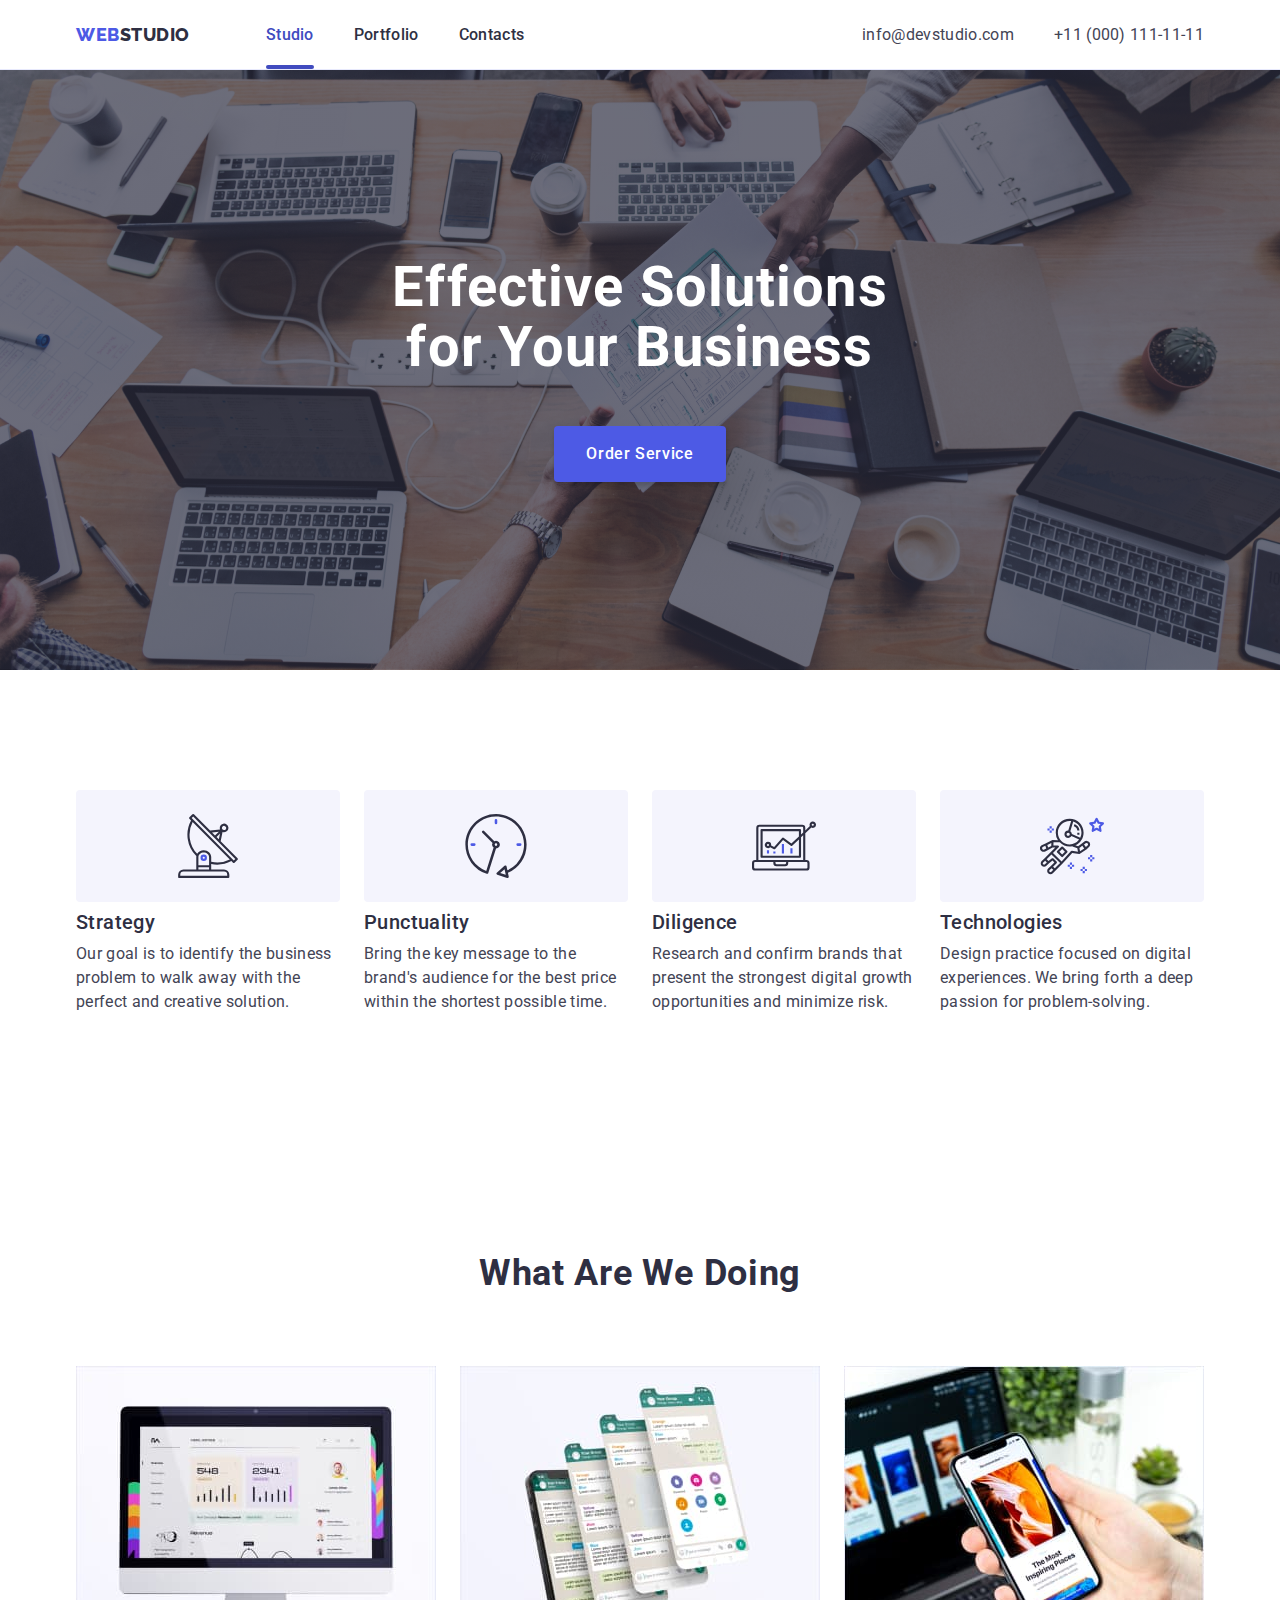
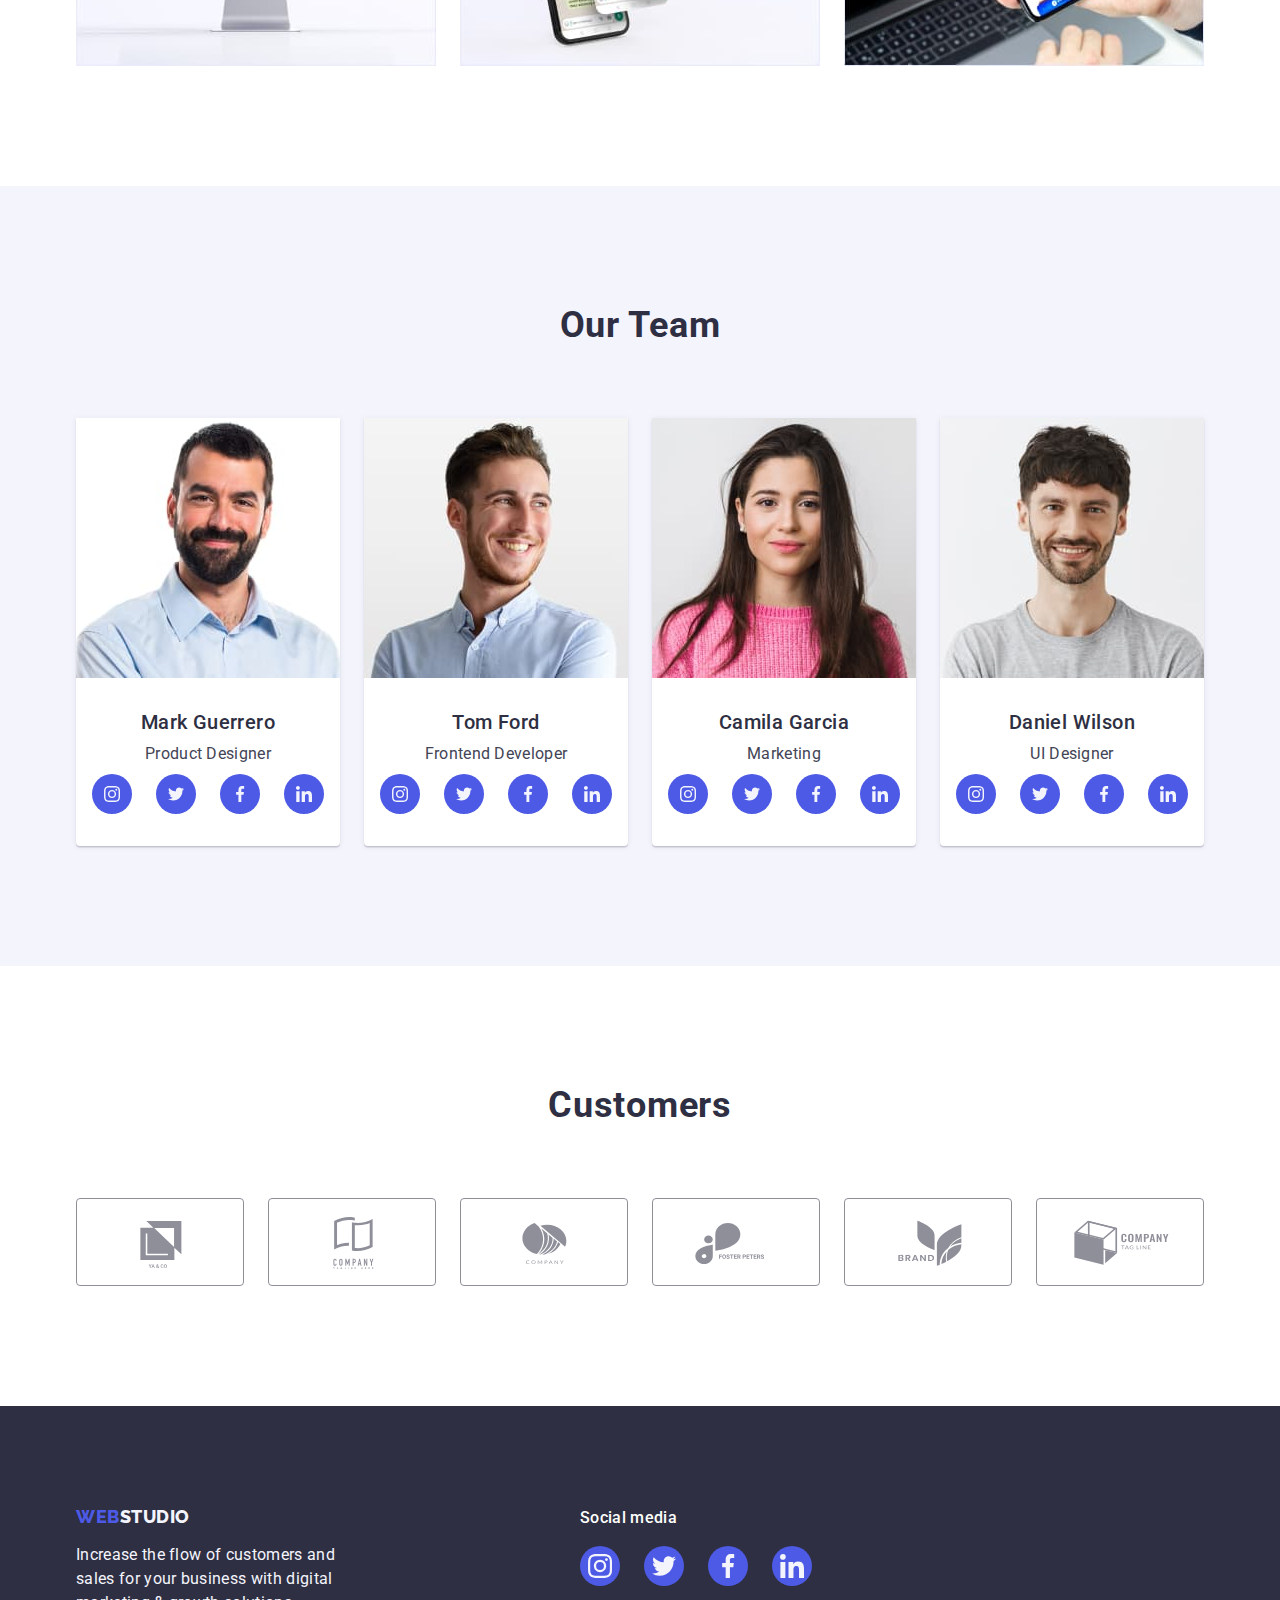
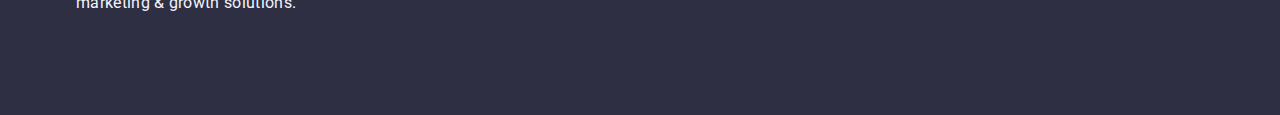
==== commit 5ed0d4ec: "Corrections according to autotest" ====
--- a/index.html
+++ b/index.html
@@ -84,7 +84,7 @@
                   height="64"
                   aria-label="antenna icon"
                 >
-                  <use href="./images/icons/icons.svg#antenna"></use>
+                  <use href="./images/icons.svg#antenna"></use>
                 </svg>
               </div>
               <h3 class="benefits-title">Strategy</h3>
@@ -101,7 +101,7 @@
                   height="64"
                   aria-label="clock icon"
                 >
-                  <use href="./images/icons/icons.svg#clock"></use>
+                  <use href="./images/icons.svg#clock"></use>
                 </svg>
               </div>
               <h3 class="benefits-title">Punctuality</h3>
@@ -118,7 +118,7 @@
                   height="64"
                   aria-label="diagram icon"
                 >
-                  <use href="./images/icons/icons.svg#diagram"></use>
+                  <use href="./images/icons.svg#diagram"></use>
                 </svg>
               </div>
               <h3 class="benefits-title">Diligence</h3>
@@ -135,7 +135,7 @@
                   height="64"
                   aria-label="astronaut icon"
                 >
-                  <use href="./images/icons/icons.svg#astronaut"></use>
+                  <use href="./images/icons.svg#astronaut"></use>
                 </svg>
               </div>
               <h3 class="benefits-title">Technologies</h3>
@@ -209,9 +209,7 @@
                         height="16"
                         aria-label="instagram icon"
                       >
-                        <use
-                          href="./images/icons/icons.svg#instagram"
-                        ></use></svg
+                        <use href="./images/icons.svg#instagram"></use></svg
                     ></a>
                   </li>
                   <li class="social-item">
@@ -222,7 +220,7 @@
                         height="16"
                         aria-label="twitter icon"
                       >
-                        <use href="./images/icons/icons.svg#twitter"></use></svg
+                        <use href="./images/icons.svg#twitter"></use></svg
                     ></a>
                   </li>
                   <li class="social-item">
@@ -233,9 +231,7 @@
                         height="16"
                         aria-label="facebook icon"
                       >
-                        <use
-                          href="./images/icons/icons.svg#facebook"
-                        ></use></svg
+                        <use href="./images/icons.svg#facebook"></use></svg
                     ></a>
                   </li>
                   <li class="social-item">
@@ -246,9 +242,7 @@
                         height="16"
                         aria-label="linkedin icon"
                       >
-                        <use
-                          href="./images/icons/icons.svg#linkedin"
-                        ></use></svg
+                        <use href="./images/icons.svg#linkedin"></use></svg
                     ></a>
                   </li>
                 </ul>
@@ -275,9 +269,7 @@
                         height="16"
                         aria-label="instagram icon"
                       >
-                        <use
-                          href="./images/icons/icons.svg#instagram"
-                        ></use></svg
+                        <use href="./images/icons.svg#instagram"></use></svg
                     ></a>
                   </li>
                   <li class="social-item">
@@ -288,7 +280,7 @@
                         height="16"
                         aria-label="twitter icon"
                       >
-                        <use href="./images/icons/icons.svg#twitter"></use></svg
+                        <use href="./images/icons.svg#twitter"></use></svg
                     ></a>
                   </li>
                   <li class="social-item">
@@ -299,9 +291,7 @@
                         height="16"
                         aria-label="facebook icon"
                       >
-                        <use
-                          href="./images/icons/icons.svg#facebook"
-                        ></use></svg
+                        <use href="./images/icons.svg#facebook"></use></svg
                     ></a>
                   </li>
                   <li class="social-item">
@@ -312,9 +302,7 @@
                         height="16"
                         aria-label="linkedin icon"
                       >
-                        <use
-                          href="./images/icons/icons.svg#linkedin"
-                        ></use></svg
+                        <use href="./images/icons.svg#linkedin"></use></svg
                     ></a>
                   </li>
                 </ul>
@@ -341,9 +329,7 @@
                         height="16"
                         aria-label="instagram icon"
                       >
-                        <use
-                          href="./images/icons/icons.svg#instagram"
-                        ></use></svg
+                        <use href="./images/icons.svg#instagram"></use></svg
                     ></a>
                   </li>
                   <li class="social-item">
@@ -354,7 +340,7 @@
                         height="16"
                         aria-label="twitter icon"
                       >
-                        <use href="./images/icons/icons.svg#twitter"></use></svg
+                        <use href="./images/icons.svg#twitter"></use></svg
                     ></a>
                   </li>
                   <li class="social-item">
@@ -365,9 +351,7 @@
                         height="16"
                         aria-label="facebook icon"
                       >
-                        <use
-                          href="./images/icons/icons.svg#facebook"
-                        ></use></svg
+                        <use href="./images/icons.svg#facebook"></use></svg
                     ></a>
                   </li>
                   <li class="social-item">
@@ -378,9 +362,7 @@
                         height="16"
                         aria-label="linkedin icon"
                       >
-                        <use
-                          href="./images/icons/icons.svg#linkedin"
-                        ></use></svg
+                        <use href="./images/icons.svg#linkedin"></use></svg
                     ></a>
                   </li>
                 </ul>
@@ -407,9 +389,7 @@
                         height="16"
                         aria-label="instagram icon"
                       >
-                        <use
-                          href="./images/icons/icons.svg#instagram"
-                        ></use></svg
+                        <use href="./images/icons.svg#instagram"></use></svg
                     ></a>
                   </li>
                   <li class="social-item">
@@ -420,7 +400,7 @@
                         height="16"
                         aria-label="twitter icon"
                       >
-                        <use href="./images/icons/icons.svg#twitter"></use></svg
+                        <use href="./images/icons.svg#twitter"></use></svg
                     ></a>
                   </li>
                   <li class="social-item">
@@ -431,9 +411,7 @@
                         height="16"
                         aria-label="facebook icon"
                       >
-                        <use
-                          href="./images/icons/icons.svg#facebook"
-                        ></use></svg
+                        <use href="./images/icons.svg#facebook"></use></svg
                     ></a>
                   </li>
                   <li class="social-item">
@@ -444,9 +422,7 @@
                         height="16"
                         aria-label="linkedin icon"
                       >
-                        <use
-                          href="./images/icons/icons.svg#linkedin"
-                        ></use></svg
+                        <use href="./images/icons.svg#linkedin"></use></svg
                     ></a>
                   </li>
                 </ul>
@@ -469,7 +445,7 @@
                   height="56"
                   aria-label="customer-1 icon"
                 >
-                  <use href="./images/icons/icons.svg#customer-1"></use></svg
+                  <use href="./images/icons.svg#customer-1"></use></svg
               ></a>
             </li>
             <li class="customers-item">
@@ -480,7 +456,7 @@
                   height="56"
                   aria-label="customer-2 icon"
                 >
-                  <use href="./images/icons/icons.svg#customer-2"></use></svg
+                  <use href="./images/icons.svg#customer-2"></use></svg
               ></a>
             </li>
             <li class="customers-item">
@@ -491,7 +467,7 @@
                   height="56"
                   aria-label="customer-3 icon"
                 >
-                  <use href="./images/icons/icons.svg#customer-3"></use></svg
+                  <use href="./images/icons.svg#customer-3"></use></svg
               ></a>
             </li>
             <li class="customers-item">
@@ -502,7 +478,7 @@
                   height="56"
                   aria-label="customer-4 icon"
                 >
-                  <use href="./images/icons/icons.svg#customer-4"></use></svg
+                  <use href="./images/icons.svg#customer-4"></use></svg
               ></a>
             </li>
             <li class="customers-item">
@@ -513,7 +489,7 @@
                   height="56"
                   aria-label="customer-5 icon"
                 >
-                  <use href="./images/icons/icons.svg#customer-5"></use></svg
+                  <use href="./images/icons.svg#customer-5"></use></svg
               ></a>
             </li>
             <li class="customers-item">
@@ -524,7 +500,7 @@
                   height="56"
                   aria-label="customer-6 icon"
                 >
-                  <use href="./images/icons/icons.svg#customer-6"></use></svg
+                  <use href="./images/icons.svg#customer-6"></use></svg
               ></a>
             </li>
           </ul>
@@ -556,7 +532,7 @@
                   height="24"
                   aria-label="instagram icon"
                 >
-                  <use href="./images/icons/icons.svg#instagram"></use></svg
+                  <use href="./images/icons.svg#instagram"></use></svg
               ></a>
             </li>
             <li class="social-item">
@@ -567,7 +543,7 @@
                   height="24"
                   aria-label="twitter icon"
                 >
-                  <use href="./images/icons/icons.svg#twitter"></use></svg
+                  <use href="./images/icons.svg#twitter"></use></svg
               ></a>
             </li>
             <li class="social-item">
@@ -578,7 +554,7 @@
                   height="24"
                   aria-label="facebook icon"
                 >
-                  <use href="./images/icons/icons.svg#facebook"></use></svg
+                  <use href="./images/icons.svg#facebook"></use></svg
               ></a>
             </li>
             <li class="social-item">
@@ -589,7 +565,7 @@
                   height="24"
                   aria-label="linkedin icon"
                 >
-                  <use href="./images/icons/icons.svg#linkedin"></use></svg
+                  <use href="./images/icons.svg#linkedin"></use></svg
               ></a>
             </li>
           </ul>
@@ -607,7 +583,7 @@
             height="8"
             aria-label="Modal window close icon"
           >
-            <use href="./images/icons/icons.svg#close-btn"></use>
+            <use href="./images/icons.svg#close-btn"></use>
           </svg>
         </button>
       </div>
--- a/css/styles.css
+++ b/css/styles.css
@@ -90,7 +90,7 @@
 
 .page-header {
   border-bottom: 1px solid var(--accent, #e7e9fc);
-  box-shadow: зі значенням 0px 2px 1px rgba(46, 47, 66, 0.08),
+  box-shadow: 0px 2px 1px rgba(46, 47, 66, 0.08),
     0px 1px 1px rgba(46, 47, 66, 0.16), 0px 1px 6px rgba(46, 47, 66, 0.08);
 }
 
@@ -321,6 +321,7 @@
 
 .team-list {
   display: flex;
+  gap: 24px;
 }
 
 .team-member {
@@ -331,10 +332,6 @@
     0px 1px 1px 0px rgba(46, 47, 66, 0.16),
     0px 1px 6px 0px rgba(46, 47, 66, 0.08);
   background-color: var(--white);
-}
-
-.team-member:not(:last-child) {
-  margin-right: 24px;
 }
 
 .team-member-data {
@@ -361,7 +358,7 @@
 
 .social-list {
   display: flex;
-  gap: 16px;
+  gap: 24px;
   justify-content: center;
   align-items: center;
 }
@@ -383,15 +380,13 @@
   transition: background-color var(--transition-dur-and-fn);
 }
 
-.team-member:hover .social-link:hover,
-.team-member:focus .social-link:focus {
+.team-member:hover .social-link,
+.team-member:focus .social-link {
   background-color: var(--ocean, #404bbf);
 }
 
 .team-member .social-link:hover,
-.team-member .social-link:focus,
-.social-link:hover,
-.social-link:focus {
+.team-member .social-link:focus {
   background-color: var(--success, #31d0aa);
 }
 
@@ -506,10 +501,15 @@
 }
 
 .projects-link {
-  display: flex;
+  display: block;
   flex-direction: column;
   align-items: center;
   transition: box-shadow var(--transition-dur-and-fn);
+}
+
+.projects-link:hover {
+  box-shadow: 0px 1px 6px rgba(46, 47, 66, 0.08),
+    0px 1px 1px rgba(46, 47, 66, 0.16), 0px 2px 1px rgba(46, 47, 66, 0.08);
 }
 
 .project-overlay-container {
@@ -523,9 +523,7 @@
   left: 0;
   width: 100%;
   height: 100%;
-  padding-top: 40px;
-  padding-left: 40px;
-  padding-right: 40px;
+  padding: 40px 32px;
 
   color: var(--cloud, #f4f4fd);
   line-height: 1.5;
@@ -589,6 +587,10 @@
   align-items: baseline;
 }
 
+.footer-contacts {
+  margin-right: 120px;
+}
+
 .page-logo-footer {
   color: var(--cloud);
 }
@@ -613,6 +615,23 @@
   font-weight: 500;
   line-height: 1.5;
   letter-spacing: 0.02em;
+}
+
+.social-link-footer {
+  width: 100%;
+  height: 100%;
+  background-color: var(--iris, #4d5ae5);
+  border-radius: 50%;
+  display: flex;
+  align-items: center;
+  justify-content: center;
+
+  transition: background-color var(--transition-dur-and-fn);
+}
+
+.social-link-footer:hover,
+.social-link-footer:focus {
+  background-color: var(--success, #31d0aa);
 }
 
 /* ============== /FOOTER ============== */
@@ -647,29 +666,47 @@
   top: 50%;
   left: 50%;
   width: 408px;
-  height: 584px;
+  min-height: 584px;
   transform: translate(-50%, -50%);
   border-radius: 4px;
   background-color: var(--dairy, #fcfcfc);
   box-shadow: 0px 2px 1px 0px rgba(0, 0, 0, 0.2),
     0px 1px 3px 0px rgba(0, 0, 0, 0.12), 0px 1px 1px 0px rgba(0, 0, 0, 0.14);
+
+  transition: opacity var(--transition-dur-and-fn),
+    visibility var(--transition-dur-and-fn);
 }
 
 .close-btn {
   position: absolute;
   top: 24px;
   right: 24px;
+  display: flex;
+  align-items: center;
+  justify-content: center;
+  padding: 0;
   width: 24px;
   height: 24px;
   border-radius: 50%;
   line-height: 0;
   background-color: var(--accent, #e7e9fc);
-  border-width: 1px;
-  border-color: rgba(0, 0, 0, 0.1);
+  border: 1px solid rgba(0, 0, 0, 0.1);
+}
+
+.close-btn:hover,
+.close-btn:focus {
+  background-color: var(--ocean, #404bbf);
+  border: none;
 }
 
 .close-btn-icon {
   fill: var(--navyblue, #2e2f42);
+  transition: fill var(--transition-dur-and-fn);
+}
+
+.close-btn:hover .close-btn-icon,
+.close-btn:focus .close-btn-icon {
+  fill: var(--white, #ffffff);
 }
 
 /* ============== /MODAL ============== */
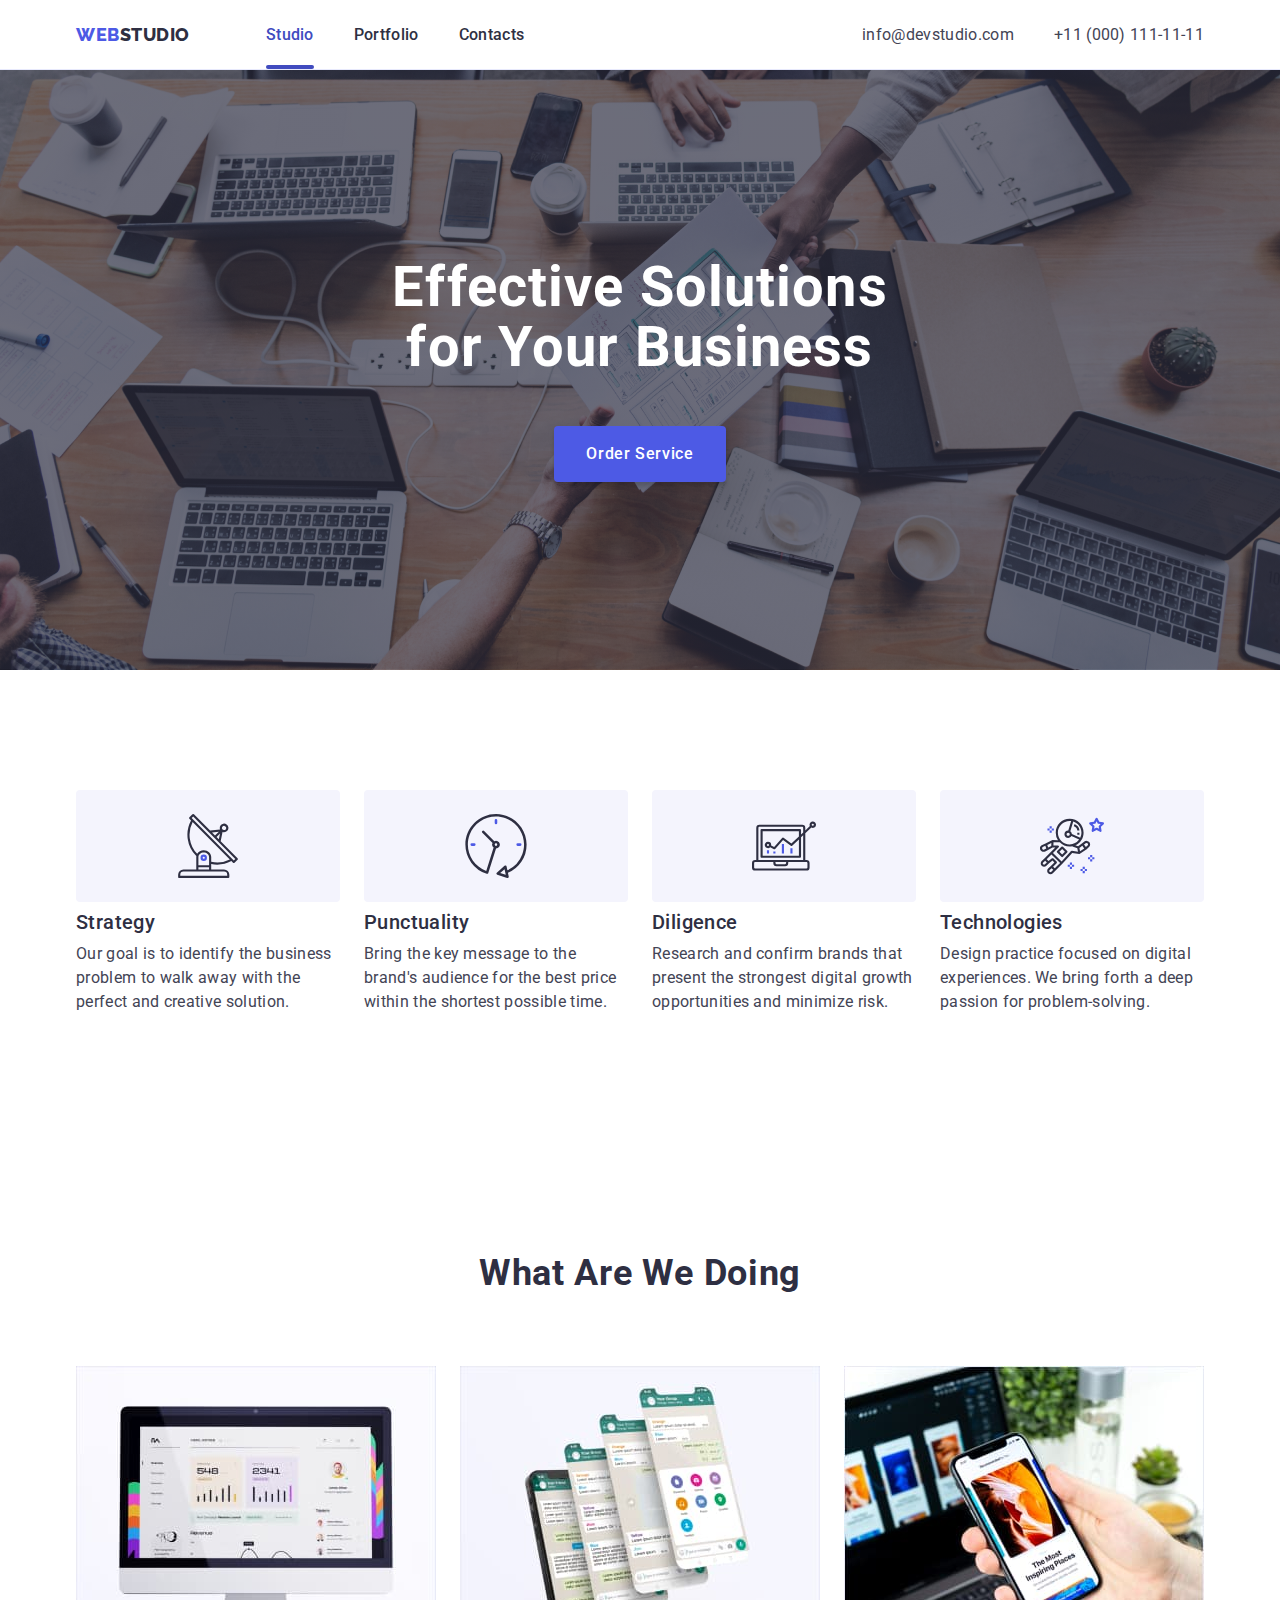
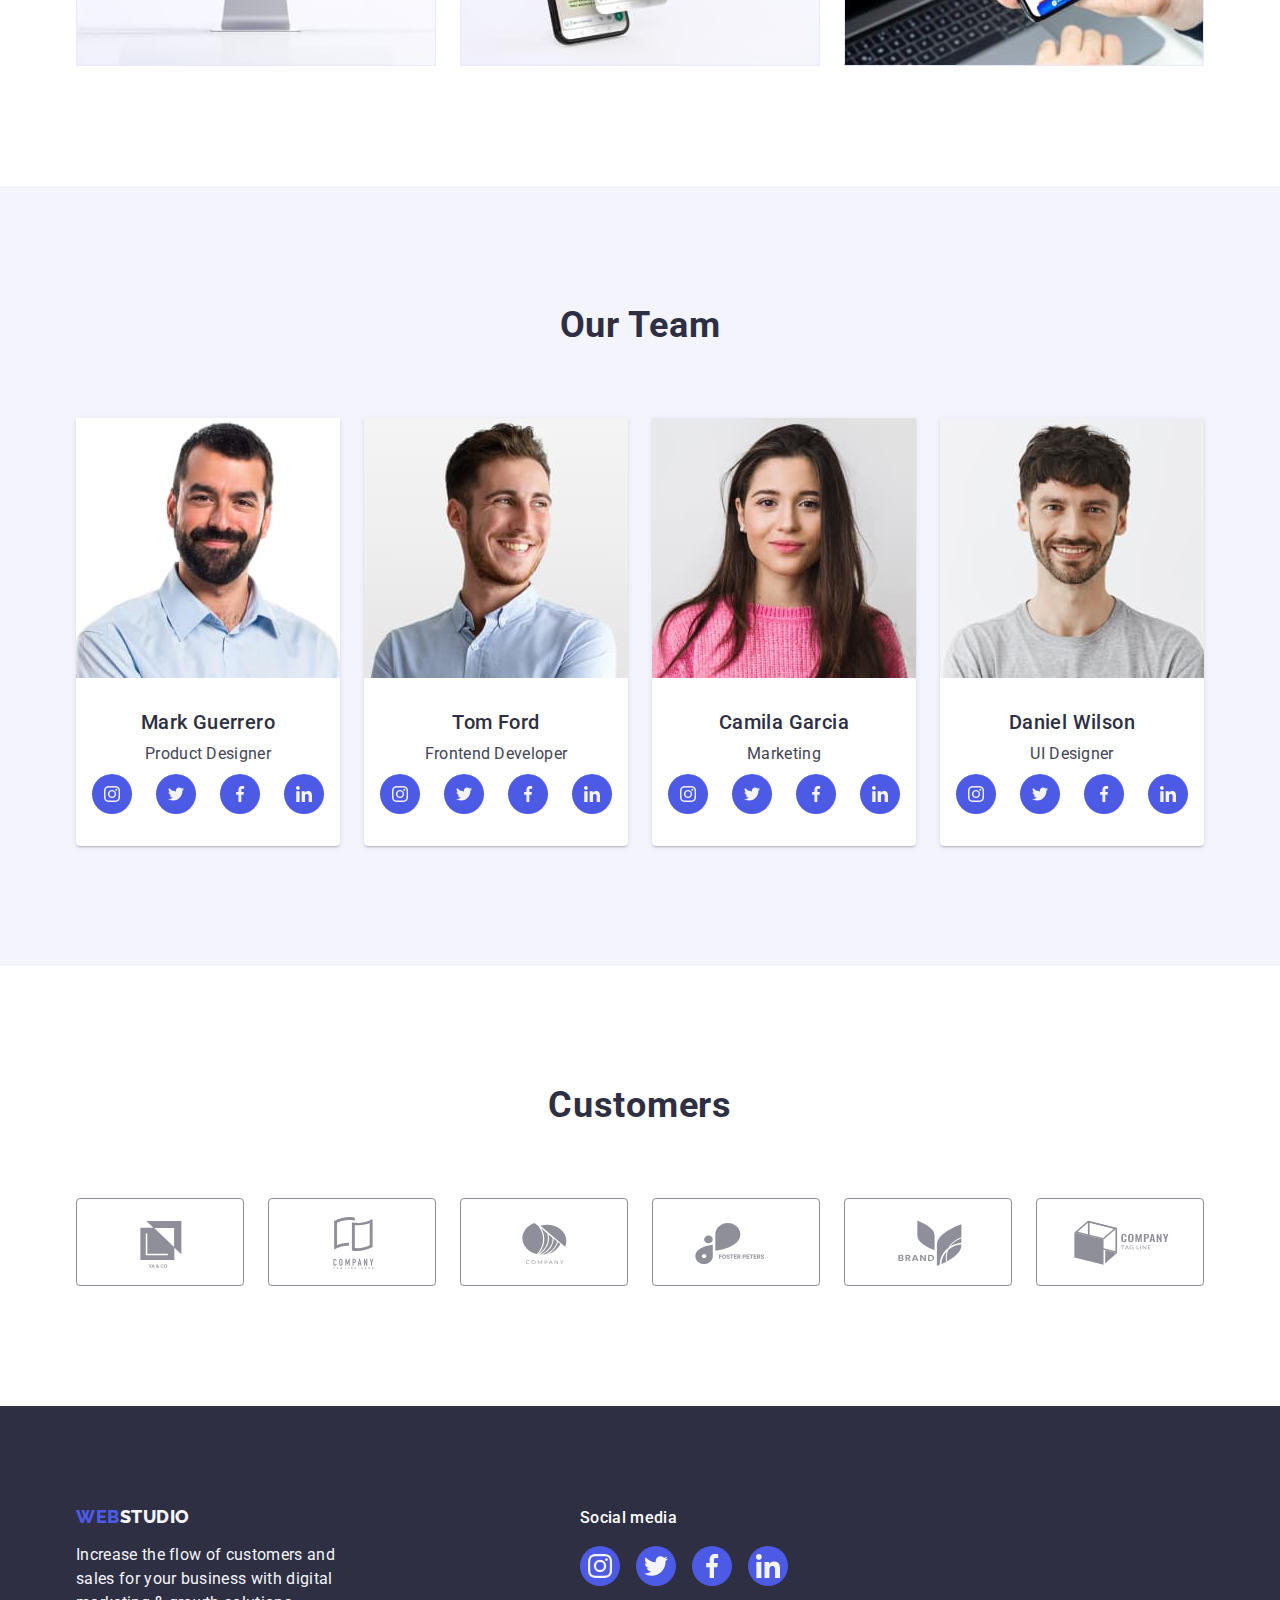
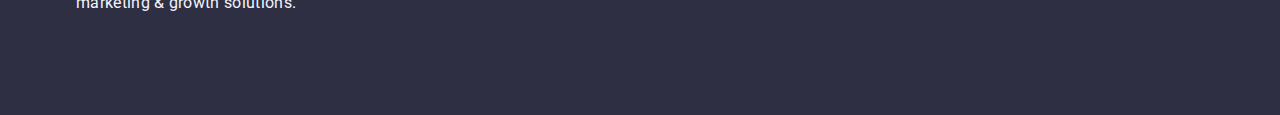
==== commit 2d3a4b4a: "Corrections" ====
--- a/index.html
+++ b/index.html
@@ -523,7 +523,7 @@
 
         <div class="footer-socials">
           <p class="footer-social-title">Social media</p>
-          <ul class="social-list list">
+          <ul class="social-list social-list-footer list">
             <li class="social-item">
               <a href="" class="social-link-footer link"
                 ><svg
--- a/css/styles.css
+++ b/css/styles.css
@@ -387,7 +387,7 @@
 
 .team-member .social-link:hover,
 .team-member .social-link:focus {
-  background-color: var(--success, #31d0aa);
+  background-color: var(--ocean, #404bbf);
 }
 
 .social-icon {
@@ -469,15 +469,15 @@
   background-color: var(--cloud, #f4f4fd);
 
   transition: color var(--transition-dur-and-fn),
-    border-style var(--transition-dur-and-fn),
     background-color var(--transition-dur-and-fn),
+    border-color var(--transition-dur-and-fn),
     box-shadow var(--transition-dur-and-fn);
 }
 
 .filter-btn:hover,
 .filter-btn:focus {
   color: var(--white);
-  border-style: none;
+  border-color: transparent;
   background-color: var(--ocean, #404bbf);
   box-shadow: 0px 2px 2px 0px rgba(0, 0, 0, 0.12),
     0px 2px 1px 0px rgba(0, 0, 0, 0.08), 0px 3px 1px 0px rgba(0, 0, 0, 0.1);
@@ -507,7 +507,8 @@
   transition: box-shadow var(--transition-dur-and-fn);
 }
 
-.projects-link:hover {
+.projects-link:hover,
+.projects-link:focus {
   box-shadow: 0px 1px 6px rgba(46, 47, 66, 0.08),
     0px 1px 1px rgba(46, 47, 66, 0.16), 0px 2px 1px rgba(46, 47, 66, 0.08);
 }
@@ -535,7 +536,7 @@
 }
 
 .projects-link:hover,
-.projects-link:hover {
+.projects-link:focus {
   box-shadow: 0px 2px 1px 0px rgba(46, 47, 66, 0.08),
     0px 1px 1px 0px rgba(46, 47, 66, 0.16),
     0px 1px 6px 0px rgba(46, 47, 66, 0.08);
@@ -615,6 +616,10 @@
   font-weight: 500;
   line-height: 1.5;
   letter-spacing: 0.02em;
+}
+
+.social-list-footer {
+  gap: 16px;
 }
 
 .social-link-footer {
@@ -674,7 +679,8 @@
     0px 1px 3px 0px rgba(0, 0, 0, 0.12), 0px 1px 1px 0px rgba(0, 0, 0, 0.14);
 
   transition: opacity var(--transition-dur-and-fn),
-    visibility var(--transition-dur-and-fn);
+    visibility var(--transition-dur-and-fn),
+    transform var(--transition-dur-and-fn);
 }
 
 .close-btn {
@@ -691,6 +697,9 @@
   line-height: 0;
   background-color: var(--accent, #e7e9fc);
   border: 1px solid rgba(0, 0, 0, 0.1);
+
+  transition: background-color var(--transition-dur-and-fn),
+    border var(--transition-dur-and-fn);
 }
 
 .close-btn:hover,
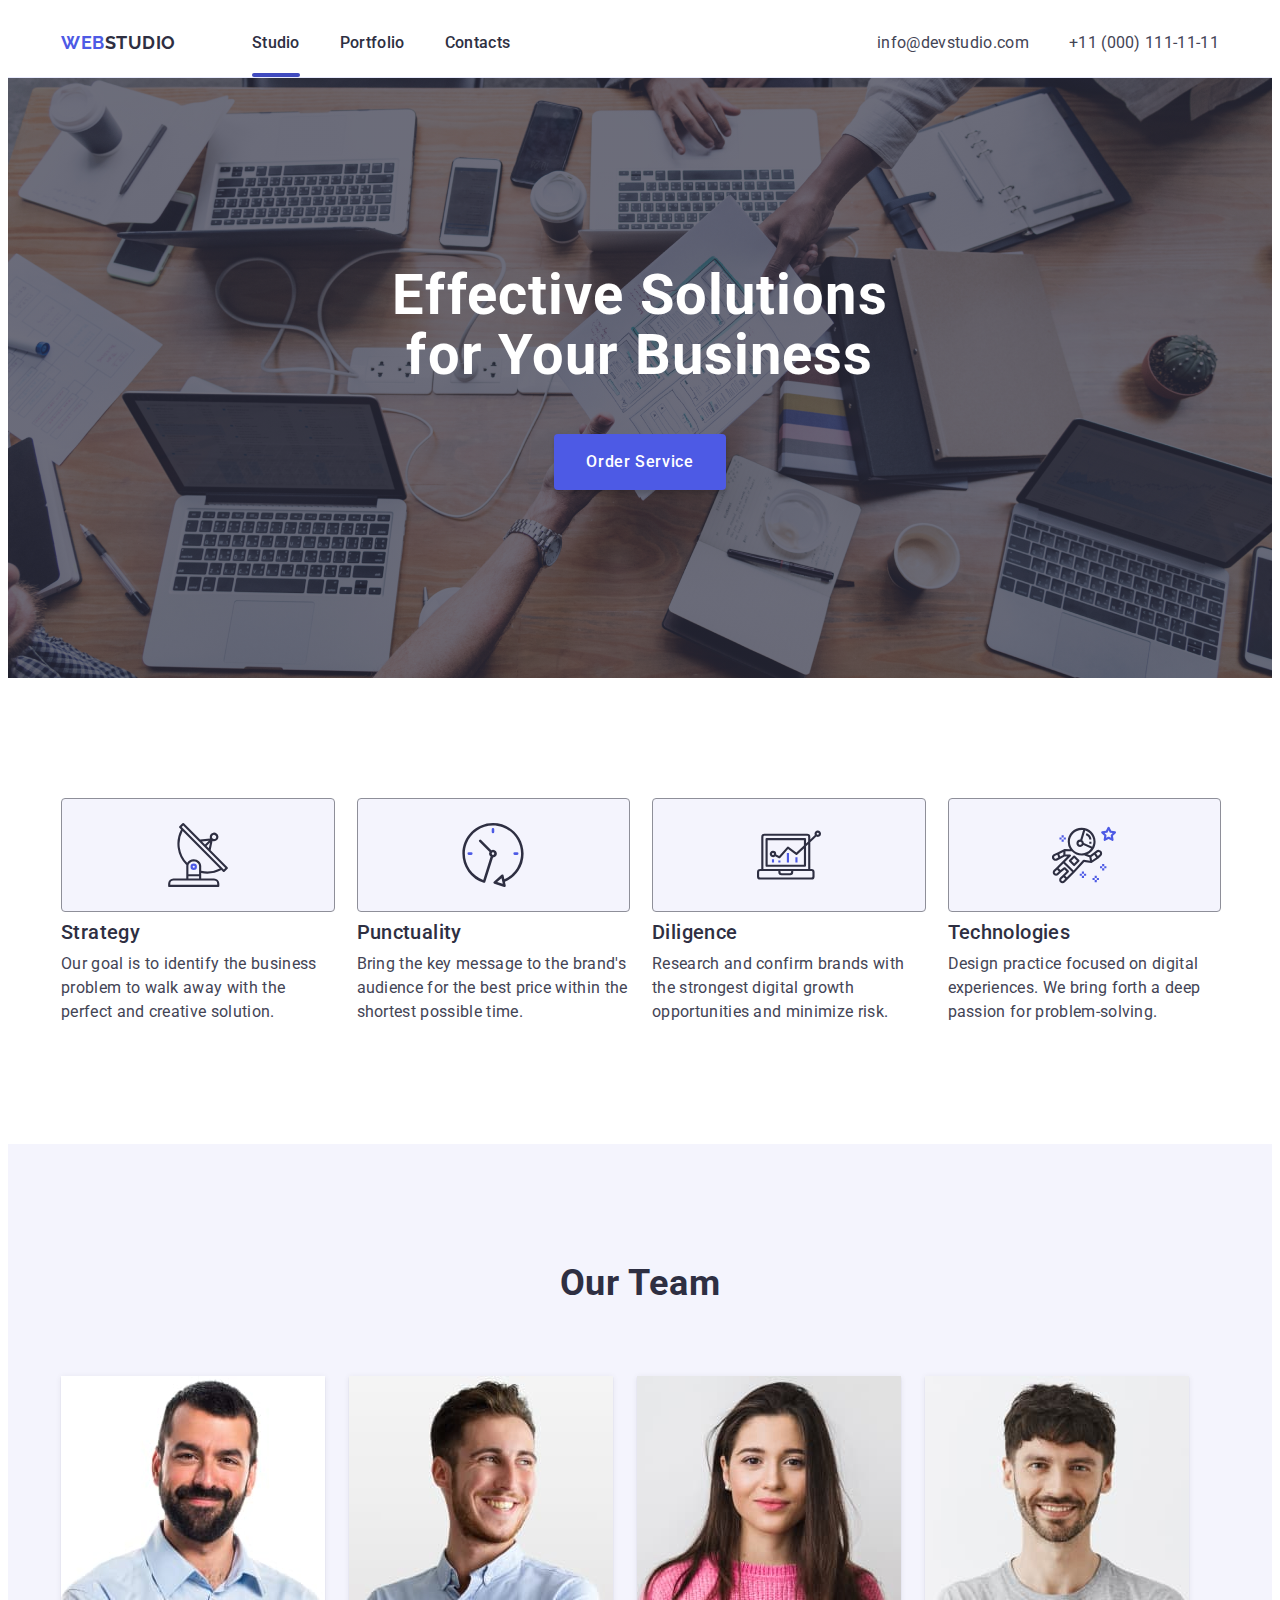
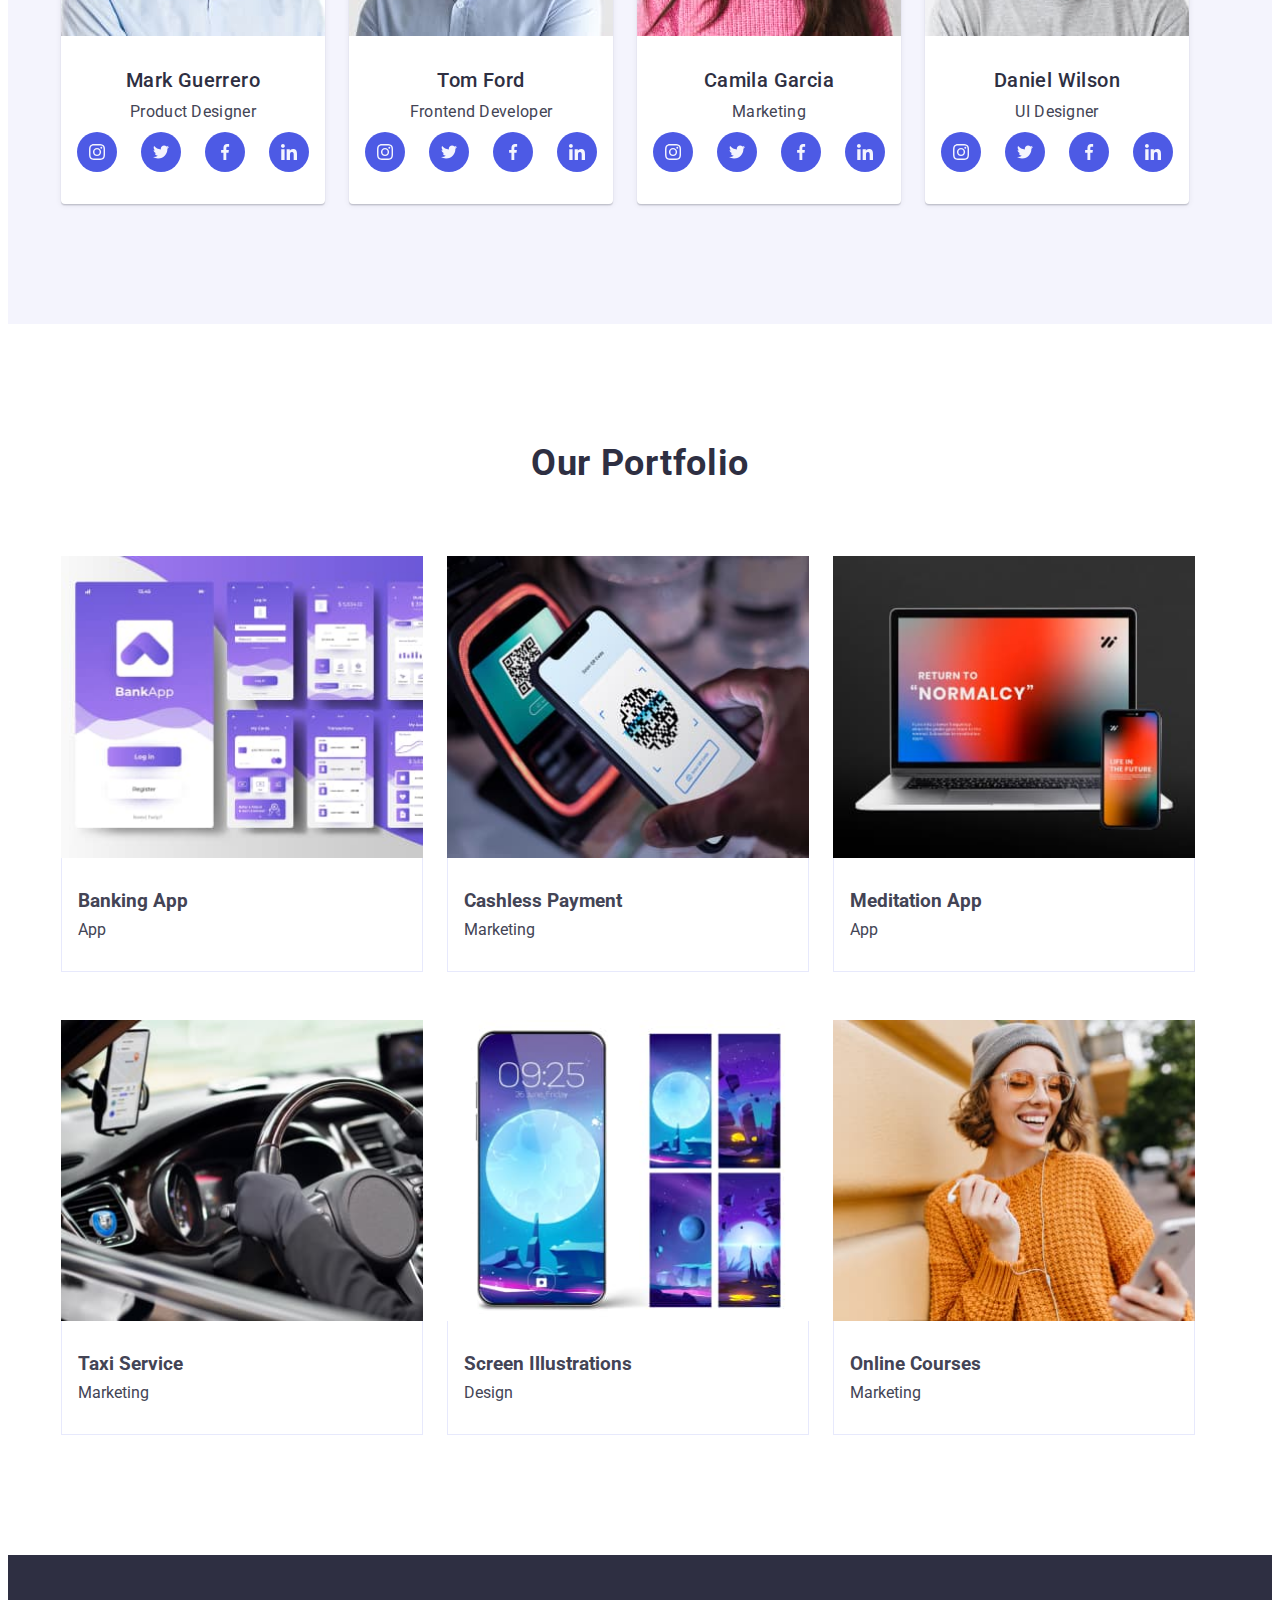
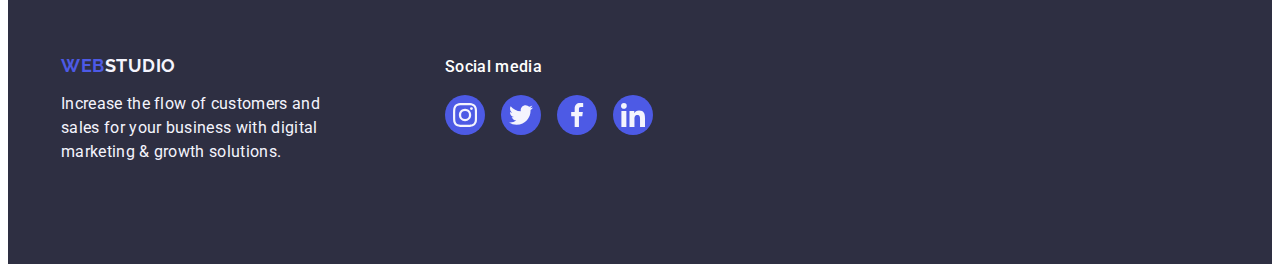
==== commit 6bd1f1b2: "Hw4 submit" ====
--- a/index.html
+++ b/index.html
@@ -1,4 +1,4 @@
-<!DOCTYPE html>
+<!doctype html>
 <html lang="en">
   <head>
     <meta charset="UTF-8" />
@@ -12,16 +12,19 @@
     />
     <link
       rel="stylesheet"
-      href="https://cdn.jsdelivr.net/npm/modern-normalize@2.0.0/modern-normalize.min.css"
+      href="https://cdnjs.cloudflare.com/ajax/libs/modern-normalize/3.0.1/modern-normalize.min.css"
+      integrity="sha512-q6WgHqiHlKyOqslT/lgBgodhd03Wp4BEqKeW6nNtlOY4quzyG3VoQKFrieaCeSnuVseNKRGpGeDU3qPmabCANg=="
+      crossorigin="anonymous"
+      referrerpolicy="no-referrer"
     />
     <link rel="stylesheet" href="./css/styles.css" />
   </head>
   <body>
-    <!-- HEADER -->
+    <!-- #region HEADER -->
     <header class="page-header">
       <div class="container page-header-container">
         <nav class="page-header-nav">
-          <a href="./index.html" class="page-logo page-header-logo link"
+          <a href="./index.html" class="page-logo page-logo-header link"
             >Web<span class="page-logo-colored">Studio</span></a
           >
           <ul class="page-header-list list">
@@ -31,9 +34,7 @@
               >
             </li>
             <li class="page-header-item">
-              <a href="./portfolio.html" class="page-header-link link"
-                >Portfolio</a
-              >
+              <a href="" class="page-header-link link">Portfolio</a>
             </li>
             <li class="page-header-item">
               <a href="" class="page-header-link link">Contacts</a>
@@ -59,22 +60,22 @@
         </address>
       </div>
     </header>
+    <!-- #endregion HEADER-->
 
     <main>
-      <!-- HERO -->
+      <!-- #region HERO -->
       <section class="hero section">
         <div class="container">
           <h1 class="main-title">Effective Solutions for Your Business</h1>
-          <button class="hero-btn" type="button" data-modal-open>
-            Order Service
-          </button>
+          <button class="hero-btn" type="button">Order Service</button>
         </div>
       </section>
-
-      <!-- BENEFITS -->
+      <!-- #endregion HERO-->
+
+      <!-- #region BENEFITS -->
       <section class="benefits section">
         <div class="container">
-          <h2 class="visually-hidden">Our Benefits</h2>
+          <h2 class="section-title visually-hidden">Our Benefits</h2>
           <ul class="benefits-list list">
             <li class="benefits-item">
               <div class="benefits-svg-container">
@@ -123,8 +124,8 @@
               </div>
               <h3 class="benefits-title">Diligence</h3>
               <p class="benefits-text">
-                Research and confirm brands that present the strongest digital
-                growth opportunities and minimize risk.
+                Research and confirm brands with the strongest digital growth
+                opportunities and minimize risk.
               </p>
             </li>
             <li class="benefits-item">
@@ -147,44 +148,9 @@
           </ul>
         </div>
       </section>
-
-      <!--WHAT WE ARE DOING -->
-      <section class="products section">
-        <div class="container">
-          <h2 class="products-title section-title">What are we doing</h2>
-          <ul class="products-list list">
-            <li class="products-item">
-              <img
-                class="products-img"
-                src="./images/what-are-we-doing/img-1.jpg"
-                alt="Desktop webpages"
-                width="360"
-                height="300"
-              />
-            </li>
-            <li class="products-item">
-              <img
-                class="products-img"
-                src="./images/what-are-we-doing/img-2.jpg"
-                alt="Mobile applications"
-                width="360"
-                height="300"
-              />
-            </li>
-            <li class="products-item">
-              <img
-                class="products-img"
-                src="./images/what-are-we-doing/img-3.jpg"
-                alt="Mobile webpages"
-                width="360"
-                height="300"
-              />
-            </li>
-          </ul>
-        </div>
-      </section>
-
-      <!-- OUR TEAM -->
+      <!-- #endregion BENEFITS-->
+
+      <!-- #region TEAM -->
       <section class="team section">
         <div class="container">
           <h2 class="team-title section-title">Our Team</h2>
@@ -197,7 +163,7 @@
                 width="264"
                 height="260"
               />
-              <div class="team-member-data">
+              <div class="team-member-info">
                 <h3 class="team-member-name">Mark Guerrero</h3>
                 <p class="team-member-position">Product Designer</p>
                 <ul class="social-list list">
@@ -248,16 +214,14 @@
                 </ul>
               </div>
             </li>
-
             <li class="team-member">
               <img
-                class="team-member-img"
                 src="./images/team/tom.jpg"
                 alt="Tom Ford's photo"
                 width="264"
                 height="260"
               />
-              <div class="team-member-data">
+              <div class="team-member-info">
                 <h3 class="team-member-name">Tom Ford</h3>
                 <p class="team-member-position">Frontend Developer</p>
                 <ul class="social-list list">
@@ -317,7 +281,7 @@
                 width="264"
                 height="260"
               />
-              <div class="team-member-data">
+              <div class="team-member-info">
                 <h3 class="team-member-name">Camila Garcia</h3>
                 <p class="team-member-position">Marketing</p>
                 <ul class="social-list list">
@@ -368,7 +332,6 @@
                 </ul>
               </div>
             </li>
-
             <li class="team-member">
               <img
                 class="team-member-img"
@@ -377,7 +340,7 @@
                 width="264"
                 height="260"
               />
-              <div class="team-member-data">
+              <div class="team-member-info">
                 <h3 class="team-member-name">Daniel Wilson</h3>
                 <p class="team-member-position">UI Designer</p>
                 <ul class="social-list list">
@@ -431,84 +394,142 @@
           </ul>
         </div>
       </section>
-
-      <!-- OUR CUSTOMERS -->
-      <section class="customers section">
+      <!-- #endregion TEAM-->
+
+      <!-- #region PORTFOLIO -->
+      <section class="portfolio section">
         <div class="container">
-          <h2 class="customers-title section-title">Customers</h2>
-          <ul class="customers-list list">
-            <li class="customers-item">
-              <a href="" class="customer-link link"
-                ><svg
-                  class="customers-icon"
-                  width="104"
-                  height="56"
-                  aria-label="customer-1 icon"
-                >
-                  <use href="./images/icons.svg#customer-1"></use></svg
-              ></a>
-            </li>
-            <li class="customers-item">
-              <a href="" class="customer-link link"
-                ><svg
-                  class="customers-icon"
-                  width="104"
-                  height="56"
-                  aria-label="customer-2 icon"
-                >
-                  <use href="./images/icons.svg#customer-2"></use></svg
-              ></a>
-            </li>
-            <li class="customers-item">
-              <a href="" class="customer-link link"
-                ><svg
-                  class="customers-icon"
-                  width="104"
-                  height="56"
-                  aria-label="customer-3 icon"
-                >
-                  <use href="./images/icons.svg#customer-3"></use></svg
-              ></a>
-            </li>
-            <li class="customers-item">
-              <a href="" class="customer-link link"
-                ><svg
-                  class="customers-icon"
-                  width="104"
-                  height="56"
-                  aria-label="customer-4 icon"
-                >
-                  <use href="./images/icons.svg#customer-4"></use></svg
-              ></a>
-            </li>
-            <li class="customers-item">
-              <a href="" class="customer-link link"
-                ><svg
-                  class="customers-icon"
-                  width="104"
-                  height="56"
-                  aria-label="customer-5 icon"
-                >
-                  <use href="./images/icons.svg#customer-5"></use></svg
-              ></a>
-            </li>
-            <li class="customers-item">
-              <a href="" class="customer-link link"
-                ><svg
-                  class="customers-icon"
-                  width="104"
-                  height="56"
-                  aria-label="customer-6 icon"
-                >
-                  <use href="./images/icons.svg#customer-6"></use></svg
-              ></a>
+          <h2 class="section-title">Our Portfolio</h2>
+          <ul class="portfolio-list list">
+            <li class="portfolio-item">
+              <div class="portfolio-overlay-wrapper">
+                <img
+                  class="projects-item-img"
+                  src="./images/pojects/bank-app.jpg"
+                  alt="Banking App"
+                  width="360"
+                  height="300"
+                />
+                <p class="overlay">
+                  14 Stylish and User-Friendly App Design Concepts · Task
+                  Manager App · Calorie Tracker App · Exotic Fruit Ecommerce App
+                  · Cloud Storage App
+                </p>
+              </div>
+
+              <div class="portfolio-item-info">
+                <h3 class="portfolio-title">Banking App</h3>
+                <p class="portfolio-tag">App</p>
+              </div>
+            </li>
+            <li class="portfolio-item">
+              <div class="portfolio-overlay-wrapper">
+                <img
+                  class="projects-item-img"
+                  src="./images/pojects/cashless-payment.jpg"
+                  alt="Cashless Payment"
+                  width="360"
+                  height="300"
+                />
+                <p class="overlay">
+                  14 Stylish and User-Friendly App Design Concepts · Task
+                  Manager App · Calorie Tracker App · Exotic Fruit Ecommerce App
+                  · Cloud Storage App
+                </p>
+              </div>
+
+              <div class="portfolio-item-info">
+                <h3 class="portfolio-title">Cashless Payment</h3>
+                <p class="portfolio-tag">Marketing</p>
+              </div>
+            </li>
+            <li class="portfolio-item">
+              <div class="portfolio-overlay-wrapper">
+                <img
+                  class="projects-item-img"
+                  src="./images/pojects/meditation-app.jpg"
+                  alt="Meditation App"
+                  width="360"
+                  height="300"
+                />
+                <p class="overlay">
+                  14 Stylish and User-Friendly App Design Concepts · Task
+                  Manager App · Calorie Tracker App · Exotic Fruit Ecommerce App
+                  · Cloud Storage App
+                </p>
+              </div>
+              <div class="portfolio-item-info">
+                <h3 class="portfolio-title">Meditation App</h3>
+                <p class="portfolio-tag">App</p>
+              </div>
+            </li>
+            <li class="portfolio-item">
+              <div class="portfolio-overlay-wrapper">
+                <img
+                  class="projects-item-img"
+                  src="./images/pojects/taxi-service.jpg"
+                  alt="Taxi Service"
+                  width="360"
+                  height="300"
+                />
+                <p class="overlay">
+                  14 Stylish and User-Friendly App Design Concepts · Task
+                  Manager App · Calorie Tracker App · Exotic Fruit Ecommerce App
+                  · Cloud Storage App
+                </p>
+              </div>
+              <div class="portfolio-item-info">
+                <h3 class="portfolio-title">Taxi Service</h3>
+                <p class="portfolio-tag">Marketing</p>
+              </div>
+            </li>
+            <li class="portfolio-item">
+              <div class="portfolio-overlay-wrapper">
+                <img
+                  class="projects-item-img"
+                  src="./images/pojects/screen-illustrator.jpg"
+                  alt="Screen Illustrations"
+                  width="360"
+                  height="300"
+                />
+                <p class="overlay">
+                  14 Stylish and User-Friendly App Design Concepts · Task
+                  Manager App · Calorie Tracker App · Exotic Fruit Ecommerce App
+                  · Cloud Storage App
+                </p>
+              </div>
+              <div class="portfolio-item-info">
+                <h3 class="portfolio-title">Screen Illustrations</h3>
+                <p class="portfolio-tag">Design</p>
+              </div>
+            </li>
+            <li class="portfolio-item">
+              <div class="portfolio-overlay-wrapper">
+                <img
+                  class="projects-item-img"
+                  src="./images/pojects/online-courses.jpg"
+                  alt="Online Courses"
+                  width="360"
+                  height="300"
+                />
+                <p class="overlay">
+                  14 Stylish and User-Friendly App Design Concepts · Task
+                  Manager App · Calorie Tracker App · Exotic Fruit Ecommerce App
+                  · Cloud Storage App
+                </p>
+              </div>
+              <div class="portfolio-item-info">
+                <h3 class="portfolio-title">Online Courses</h3>
+                <p class="portfolio-tag">Marketing</p>
+              </div>
             </li>
           </ul>
         </div>
       </section>
+      <!-- #endregion PORTFOLIO-->
     </main>
 
-    <!-- FOOTER -->
+    <!-- #region FOOTER -->
     <footer class="footer">
       <div class="container">
         <div class="footer-contacts">
@@ -573,22 +594,6 @@
       </div>
     </footer>
 
-    <!-- BACKDROP WITH MODAL WINDOW-->
-    <div class="backdrop is-hidden" data-modal>
-      <div class="modal">
-        <button class="close-btn" type="button" data-modal-close>
-          <svg
-            class="close-btn-icon"
-            width="8"
-            height="8"
-            aria-label="Modal window close icon"
-          >
-            <use href="./images/icons.svg#close-btn"></use>
-          </svg>
-        </button>
-      </div>
-    </div>
-
-    <script src="./js/modal.js"></script>
+    <!-- #endregion FOOTER-->
   </body>
 </html>
--- a/css/styles.css
+++ b/css/styles.css
@@ -13,22 +13,8 @@
   --transition-dur-and-fn: 250ms cubic-bezier(0.4, 0, 0.2, 1);
 }
 
-.list {
-  list-style: none;
-}
-
-.link {
-  text-decoration: none;
-  font-style: normal;
-}
-
-.link:hover,
-.link:focus {
-  color: var(--ocean);
-}
-
 body {
-  font-family: "Roboto", sans-serif;
+  font-family: 'Roboto', sans-serif;
   color: var(--slate);
   background-color: var(--white);
 }
@@ -38,7 +24,7 @@
 h3,
 h4,
 h5,
-h5,
+h6,
 p {
   margin-top: 0;
   margin-bottom: 0;
@@ -61,12 +47,24 @@
   cursor: pointer;
 }
 
+.list {
+  list-style: none;
+}
+
+.link {
+  text-decoration: none;
+  font-style: normal;
+}
+
+.link:hover,
+.link:focus {
+  color: var(--ocean);
+}
+
 .container {
   width: 1158px;
-  padding-left: 15px;
-  padding-right: 15px;
-  margin-left: auto;
-  margin-right: auto;
+  margin: 0 auto;
+  padding: 0 15px;
 }
 
 .section {
@@ -86,15 +84,13 @@
   overflow: hidden;
 }
 
-/* ============== PAGE HEADER ============== */
+/* #region Header */
 
 .page-header {
-  border-bottom: 1px solid var(--accent, #e7e9fc);
-  box-shadow: 0px 2px 1px rgba(46, 47, 66, 0.08),
-    0px 1px 1px rgba(46, 47, 66, 0.16), 0px 1px 6px rgba(46, 47, 66, 0.08);
-}
-
-header a {
+  border-bottom: 1px solid var(--accent);
+}
+
+.page-header .page-logo-header {
   padding-top: 24px;
   padding-bottom: 24px;
 }
@@ -102,16 +98,29 @@
 .page-header-container {
   display: flex;
   justify-content: space-between;
+  align-items: center;
+
+  background: var(--white);
 }
 
 .page-header-nav {
   display: flex;
-  align-items: center;
+  justify-content: center;
+  align-items: center;
+}
+
+.page-logo-header {
+  margin-right: 76px;
+}
+
+.page-header-list {
+  display: flex;
+  gap: 40px;
 }
 
 .page-logo {
-  font-family: "Raleway", sans-serif;
-  font-weight: 800;
+  font-family: 'Raleway', sans-serif;
+  font-weight: 700;
   font-size: 18px;
   line-height: 1.17;
   letter-spacing: 0.03em;
@@ -123,33 +132,6 @@
   color: var(--navyblue);
 }
 
-.page-header-logo {
-  margin-right: 76px;
-}
-
-.page-header-list {
-  display: flex;
-}
-
-.page-header-item:not(:last-child),
-.page-header-contact-item:not(:last-child) {
-  margin-right: 40px;
-}
-
-.page-header-link {
-  font-size: 16px;
-  font-weight: 500;
-  line-height: 1.5;
-  letter-spacing: 0.02em;
-  color: var(--navyblue);
-  transition: color var(--transition-dur-and-fn);
-}
-
-.page-header-link:hover,
-.page-header-link:focus {
-  color: var(--ocean, #404bbf);
-}
-
 .page-active {
   position: relative;
   color: var(--ocean, #404bbf);
@@ -159,7 +141,7 @@
   position: absolute;
   left: 0;
   bottom: -1px;
-  content: "";
+  content: '';
   width: 100%;
   height: 4px;
   border-radius: 2px;
@@ -168,7 +150,16 @@
 
 .page-header-contacts-list {
   display: flex;
-  align-items: center;
+  gap: 40px;
+}
+
+.page-header-link {
+  padding: 24px 0;
+  font-size: 16px;
+  font-weight: 500;
+  line-height: 1.5;
+  letter-spacing: 0.02em;
+  color: var(--navyblue);
 }
 
 .page-header-contact {
@@ -176,7 +167,6 @@
   letter-spacing: 0.02em;
   line-height: 1.5;
   color: var(--state);
-  transition: color var(--transition-dur-and-fn);
 }
 
 .page-header-contact:hover,
@@ -186,13 +176,8 @@
 
 .page-header-contacts {
   font-style: normal;
-  display: flex;
-  align-items: center;
-}
-
-/* ============== /PAGE HEADER ============== */
-
-/* ============== STUDIO MAIN ============== */
+}
+/* #endregion Header */
 
 .hero {
   padding-top: 188px;
@@ -200,22 +185,21 @@
   max-width: 1440px;
   margin-right: auto;
   margin-left: auto;
-  background-image: linear-gradient(
-      rgba(46, 47, 66, 0.7),
-      rgba(46, 47, 66, 0.7)
-    ),
-    url("../images/hero/bg.jpg");
+  background-image:
+    linear-gradient(rgba(46, 47, 66, 0.7), rgba(46, 47, 66, 0.7)),
+    url('../images/hero/bg.jpg');
   background-repeat: no-repeat;
   background-position: center;
   background-size: cover;
 }
 
 .main-title {
+  max-width: 496px;
+  height: 120px;
+  margin-right: auto;
+  margin-left: auto;
   margin-bottom: 48px;
-  margin-left: auto;
-  margin-right: auto;
   text-align: center;
-  max-width: 496px;
   font-size: 56px;
   line-height: 1.07;
   letter-spacing: 0.02em;
@@ -223,12 +207,13 @@
 }
 
 .hero-btn {
+  display: block;
+  margin-right: auto;
+  margin-left: auto;
+  padding: 16px 32px;
   min-width: 169px;
   height: 56px;
-  display: block;
-  margin-left: auto;
-  margin-right: auto;
-  padding: 16px 32px;
+  font-family: 'Roboto', sans-serif;
   font-size: 16px;
   background-color: var(--iris);
   font-weight: 500;
@@ -237,17 +222,16 @@
   color: var(--white);
   border: none;
   border-radius: 4px;
+
   box-shadow: 0px 4px 4px 0px rgba(0, 0, 0, 0.15);
-  transition: background-color var(--transition-dur-and-fn);
 }
 
 .hero-btn:hover,
 .hero-btn:focus {
-  background-color: var(--ocean);
+  background: var(--ocean);
 }
 
 .section-title {
-  margin-bottom: 72px;
   text-align: center;
   font-size: 36px;
   line-height: 1.11;
@@ -256,20 +240,17 @@
   color: var(--navyblue);
 }
 
-.benefits {
-  padding: 120px 0;
-}
+/* #region Benefits */
 
 .benefits-list {
   display: flex;
+  gap: 24px;
 }
 
 .benefits-item {
-  width: calc((100% - 48px) / 4);
-}
-
-.benefits-item:not(:last-child) {
-  margin-right: 24px;
+  flex-basis: calc((100% - 3 * 24px) / 4);
+  display: flex;
+  flex-direction: column;
 }
 
 .benefits-svg-container {
@@ -282,6 +263,8 @@
   flex-shrink: 0;
   border-radius: 4px;
   background: var(--cloud, #f4f4fd);
+
+  border: 1px solid rgb(142, 143, 153);
 }
 
 .benefits-title {
@@ -298,51 +281,51 @@
   line-height: 1.5;
   letter-spacing: 0.02em;
 }
-
-.products {
-  padding-bottom: 120px;
-}
-
-.products-list {
-  display: flex;
-}
-
-.products-item {
-  width: calc((100% - 48px) / 3);
-}
-
-.products-item:not(:last-child) {
-  margin-right: 24px;
-}
-
+/* #endregion Benefits */
+
+/* #region Team */
 .team {
   background-color: var(--cloud);
 }
 
+.team-title {
+  margin-bottom: 72px;
+}
+
 .team-list {
   display: flex;
   gap: 24px;
 }
 
 .team-member {
-  width: calc((100% - 72px) / 4);
+  display: flex;
+  flex-direction: column;
+  justify-content: center;
+  align-items: center;
+  flex-basis: calc((100% - 3 * 24px) - 4);
+  background-color: var(--white);
 
   border-radius: 0px 0px 4px 4px;
-  box-shadow: 0px 2px 1px 0px rgba(46, 47, 66, 0.08),
+
+  box-shadow:
+    0px 2px 1px 0px rgba(46, 47, 66, 0.08),
     0px 1px 1px 0px rgba(46, 47, 66, 0.16),
     0px 1px 6px 0px rgba(46, 47, 66, 0.08);
-  background-color: var(--white);
-}
-
-.team-member-data {
+  background: var(--white);
+}
+
+.team-member-info {
+  display: flex;
+  flex-direction: column;
+
   padding: 32px 0;
 }
 
 .team-member-name {
-  text-align: center;
   margin-bottom: 8px;
   font-size: 20px;
   font-weight: 500;
+  text-align: center;
   line-height: 1.2;
   letter-spacing: 0.02em;
   color: var(--navyblue);
@@ -380,13 +363,8 @@
   transition: background-color var(--transition-dur-and-fn);
 }
 
-.team-member:hover .social-link,
-.team-member:focus .social-link {
-  background-color: var(--ocean, #404bbf);
-}
-
-.team-member .social-link:hover,
-.team-member .social-link:focus {
+.social-link:hover,
+.social-link:focus {
   background-color: var(--ocean, #404bbf);
 }
 
@@ -416,7 +394,8 @@
   border-radius: 4px;
   color: var(--subtitle-color, #8e8f99);
   border: 1px solid var(--subtitle-color, #8e8f99);
-  transition: border-color var(--transition-dur-and-fn),
+  transition:
+    border-color var(--transition-dur-and-fn),
     color var(--transition-dur-and-fn);
 }
 
@@ -430,92 +409,50 @@
   fill: currentColor;
 }
 
-/* ============== /STUDIO MAIN============== */
-
-/* ============== PORTFOLIO MAIN ============== */
-
-.filter {
-  padding-top: 96px;
-  padding-bottom: 120px;
-}
-
-.filter-list {
-  display: flex;
-  justify-content: center;
-
+/* #endregion Team */
+
+/* #region Portfolio */
+
+.portfolio .container {
+  display: flex;
+  flex-direction: column;
+}
+
+.portfolio .section-title {
   margin-bottom: 72px;
 }
 
-.filter-item:not(:last-child) {
-  margin-right: 24px;
-}
-
-.filter-btn {
-  display: flex;
-  justify-content: center;
-  align-items: center;
-  padding: 12px 24px;
-
-  font-family: "Roboto", sans-serif;
-  border-style: none;
-  font-size: 16px;
-  font-weight: 500;
-  line-height: 1.5;
-  letter-spacing: 0.04em;
-  color: var(--iris);
-
-  border-radius: 4px;
-  border: 1px solid var(--accent, #e7e9fc);
-  background-color: var(--cloud, #f4f4fd);
-
-  transition: color var(--transition-dur-and-fn),
-    background-color var(--transition-dur-and-fn),
-    border-color var(--transition-dur-and-fn),
-    box-shadow var(--transition-dur-and-fn);
-}
-
-.filter-btn:hover,
-.filter-btn:focus {
-  color: var(--white);
-  border-color: transparent;
-  background-color: var(--ocean, #404bbf);
-  box-shadow: 0px 2px 2px 0px rgba(0, 0, 0, 0.12),
-    0px 2px 1px 0px rgba(0, 0, 0, 0.08), 0px 3px 1px 0px rgba(0, 0, 0, 0.1);
-}
-
-.projects-list {
+.portfolio .portfolio-list {
   display: flex;
   flex-wrap: wrap;
-}
-
-.projects-item {
-  width: calc((100% - 48px) / 3);
-}
-
-.projects-item:not(:nth-child(3n)) {
-  margin-right: 24px;
-}
-
-.projects-item:not(:nth-last-child(-n + 3)) {
-  margin-bottom: 48px;
-}
-
-.projects-link {
+  column-gap: 24px;
+  row-gap: 48px;
+}
+
+.portfolio-item {
   display: block;
   flex-direction: column;
   align-items: center;
   transition: box-shadow var(--transition-dur-and-fn);
-}
-
-.projects-link:hover,
-.projects-link:focus {
-  box-shadow: 0px 1px 6px rgba(46, 47, 66, 0.08),
-    0px 1px 1px rgba(46, 47, 66, 0.16), 0px 2px 1px rgba(46, 47, 66, 0.08);
-}
-
-.project-overlay-container {
+  flex-basis: calc((100% - 3 * 24px) / 3);
+}
+
+.portfolio-overlay-wrapper {
   position: relative;
   overflow: hidden;
+}
+
+.portfolio-item:hover,
+.portfolio-item:focus {
+  box-shadow:
+    0px 1px 6px rgba(46, 47, 66, 0.08),
+    0px 1px 1px rgba(46, 47, 66, 0.16),
+    0px 2px 1px rgba(46, 47, 66, 0.08);
+}
+
+.portfolio-item:hover .overlay,
+.portfolio-item:focus .overlay {
+  transform: translateY(0);
 }
 
 .overlay {
@@ -535,45 +472,25 @@
   background-color: var(--iris, #4d5ae5);
 }
 
-.projects-link:hover,
-.projects-link:focus {
-  box-shadow: 0px 2px 1px 0px rgba(46, 47, 66, 0.08),
-    0px 1px 1px 0px rgba(46, 47, 66, 0.16),
-    0px 1px 6px 0px rgba(46, 47, 66, 0.08);
-}
-
-.projects-link:hover .overlay,
-.projects-link:focus .overlay {
-  transform: translateY(0);
-}
-
-.projects-link-data {
-  width: 100%;
+.portfolio-item-info {
+  display: flex;
+  flex-direction: column;
+
   padding: 32px 16px;
+
+  box-sizing: border-box;
+
   border: 1px solid var(--accent, #e7e9fc);
   border-top: none;
 }
 
-.projects-title {
+.portfolio-title {
   margin-bottom: 8px;
-  font-size: 20px;
-  font-weight: 500;
-  line-height: 1.2;
-  letter-spacing: 0.02em;
-  color: var(--navyblue);
-}
-
-.projects-tag {
-  font-size: 16px;
-  line-height: 1.5;
-  letter-spacing: 0.02em;
-  color: var(--slate);
-}
-
-/* ============== /PORTFOLIO MAIN ============== */
-
-/* ============== FOOTER ============== */
-
+}
+
+/* #endregion Portfolio */
+
+/* #region Footer */
 .footer {
   display: flex;
 
@@ -584,7 +501,6 @@
 
 .footer .container {
   display: flex;
-  column-gap: 120px;
   align-items: baseline;
 }
 
@@ -639,83 +555,4 @@
   background-color: var(--success, #31d0aa);
 }
 
-/* ============== /FOOTER ============== */
-
-/* ============== BACKDROP ============== */
-
-.backdrop {
-  position: fixed;
-  top: 0;
-  left: 0;
-  z-index: 9999;
-
-  width: 100%;
-  height: 100%;
-  background-color: var(--navyblue-modal, rgba(46, 47, 66, 0.4));
-
-  transition: opacity var(--transition-dur-and-fn),
-    visibility var(--transition-dur-and-fn);
-}
-
-.is-hidden {
-  visibility: hidden;
-  opacity: 0;
-  pointer-events: none;
-}
-/* ============== /BACKDROP ============== */
-
-/* ============== MODAL ============== */
-
-.modal {
-  position: absolute;
-  top: 50%;
-  left: 50%;
-  width: 408px;
-  min-height: 584px;
-  transform: translate(-50%, -50%);
-  border-radius: 4px;
-  background-color: var(--dairy, #fcfcfc);
-  box-shadow: 0px 2px 1px 0px rgba(0, 0, 0, 0.2),
-    0px 1px 3px 0px rgba(0, 0, 0, 0.12), 0px 1px 1px 0px rgba(0, 0, 0, 0.14);
-
-  transition: opacity var(--transition-dur-and-fn),
-    visibility var(--transition-dur-and-fn),
-    transform var(--transition-dur-and-fn);
-}
-
-.close-btn {
-  position: absolute;
-  top: 24px;
-  right: 24px;
-  display: flex;
-  align-items: center;
-  justify-content: center;
-  padding: 0;
-  width: 24px;
-  height: 24px;
-  border-radius: 50%;
-  line-height: 0;
-  background-color: var(--accent, #e7e9fc);
-  border: 1px solid rgba(0, 0, 0, 0.1);
-
-  transition: background-color var(--transition-dur-and-fn),
-    border var(--transition-dur-and-fn);
-}
-
-.close-btn:hover,
-.close-btn:focus {
-  background-color: var(--ocean, #404bbf);
-  border: none;
-}
-
-.close-btn-icon {
-  fill: var(--navyblue, #2e2f42);
-  transition: fill var(--transition-dur-and-fn);
-}
-
-.close-btn:hover .close-btn-icon,
-.close-btn:focus .close-btn-icon {
-  fill: var(--white, #ffffff);
-}
-
-/* ============== /MODAL ============== */
+/* #endregion Footer */
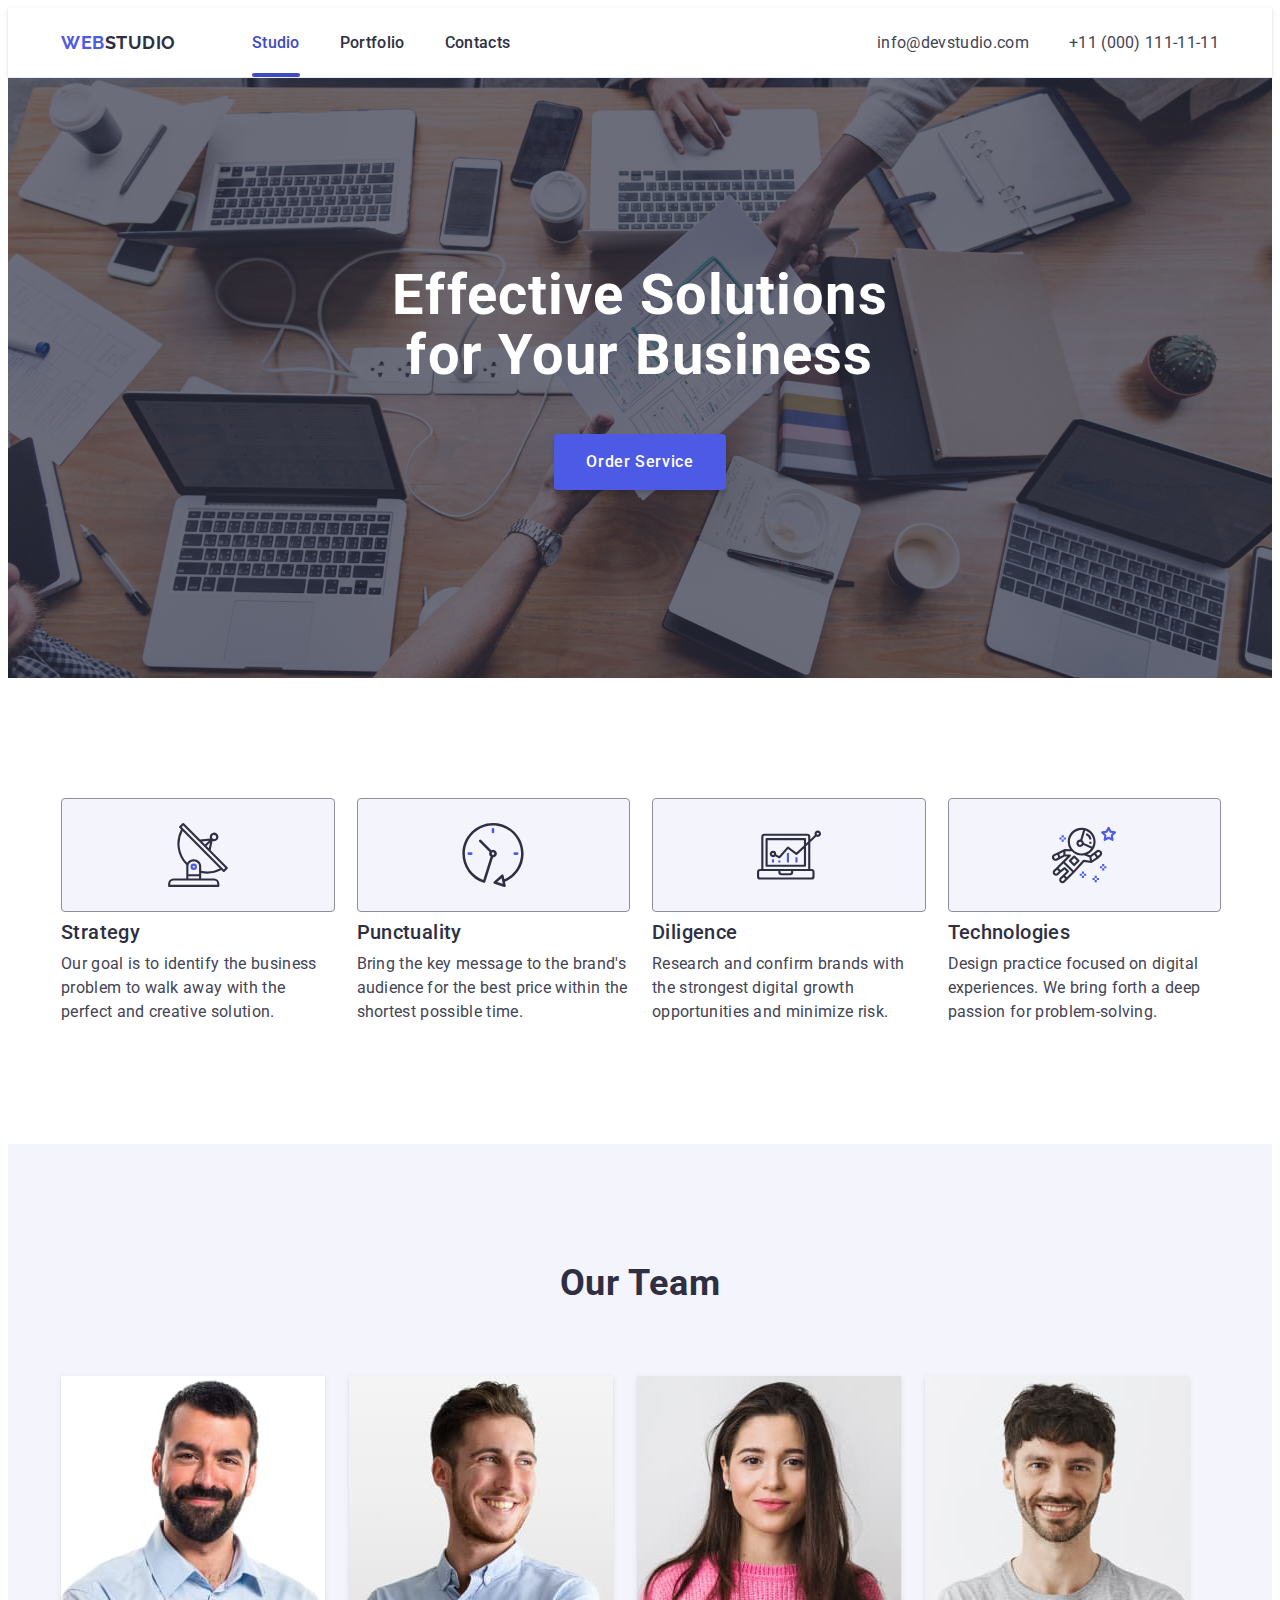
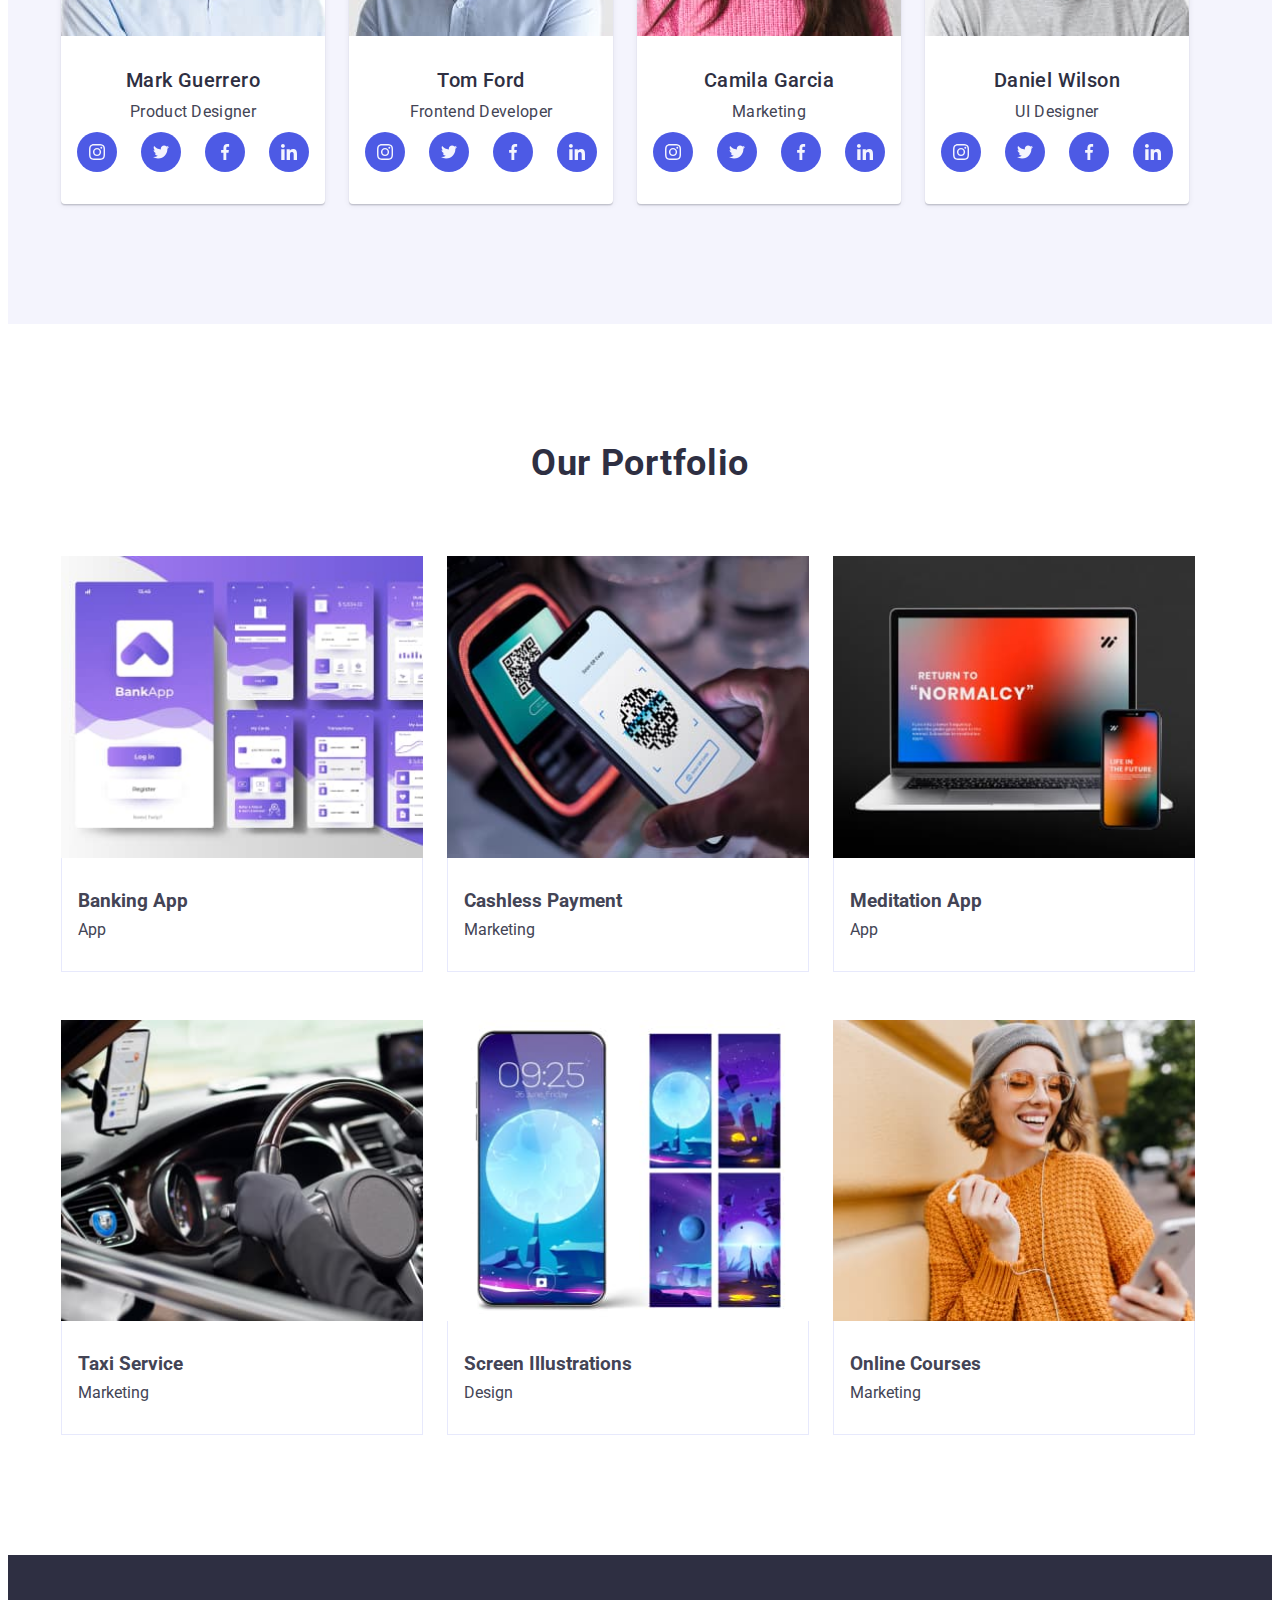
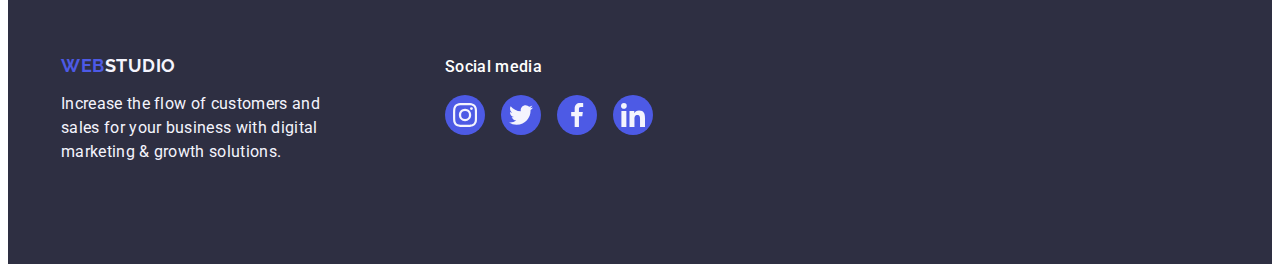
==== commit 49d0b519: "implemented changes for header styles" ====
--- a/index.html
+++ b/index.html
@@ -29,7 +29,7 @@
           >
           <ul class="page-header-list list">
             <li class="page-header-item">
-              <a href="./index.html" class="page-active page-header-link link"
+              <a href="./index.html" class="page-header-link link page-active"
                 >Studio</a
               >
             </li>
--- a/css/styles.css
+++ b/css/styles.css
@@ -88,6 +88,13 @@
 
 .page-header {
   border-bottom: 1px solid var(--accent);
+
+  box-shadow:
+    0px 1px 6px 0px rgba(46, 47, 66, 0.08),
+    0px 1px 1px 0px rgba(46, 47, 66, 0.16),
+    0px 2px 1px 0px rgba(46, 47, 66, 0.08);
+
+  background: var(----white);
 }
 
 .page-header .page-logo-header {
@@ -130,6 +137,26 @@
 
 .page-logo-colored {
   color: var(--navyblue);
+}
+
+.page-header-contacts-list {
+  display: flex;
+  gap: 40px;
+}
+
+.page-header-link {
+  padding: 24px 0;
+  font-size: 16px;
+  font-weight: 500;
+  line-height: 1.5;
+  letter-spacing: 0.02em;
+  color: var(--navyblue);
+  transition: color var(--transition-dur-and-fn);
+}
+
+.page-header-link:hover,
+.page-header-link:focus {
+  color: var(--ocean, #404bbf);
 }
 
 .page-active {
@@ -148,25 +175,12 @@
   background-color: var(--ocean, #404bbf);
 }
 
-.page-header-contacts-list {
-  display: flex;
-  gap: 40px;
-}
-
-.page-header-link {
-  padding: 24px 0;
-  font-size: 16px;
-  font-weight: 500;
-  line-height: 1.5;
-  letter-spacing: 0.02em;
-  color: var(--navyblue);
-}
-
 .page-header-contact {
   font-size: 16px;
   letter-spacing: 0.02em;
   line-height: 1.5;
   color: var(--state);
+  transition: color var(--transition-dur-and-fn);
 }
 
 .page-header-contact:hover,
@@ -222,6 +236,7 @@
   color: var(--white);
   border: none;
   border-radius: 4px;
+  transition: background-color var(--transition-dur-and-fn);
 
   box-shadow: 0px 4px 4px 0px rgba(0, 0, 0, 0.15);
 }
